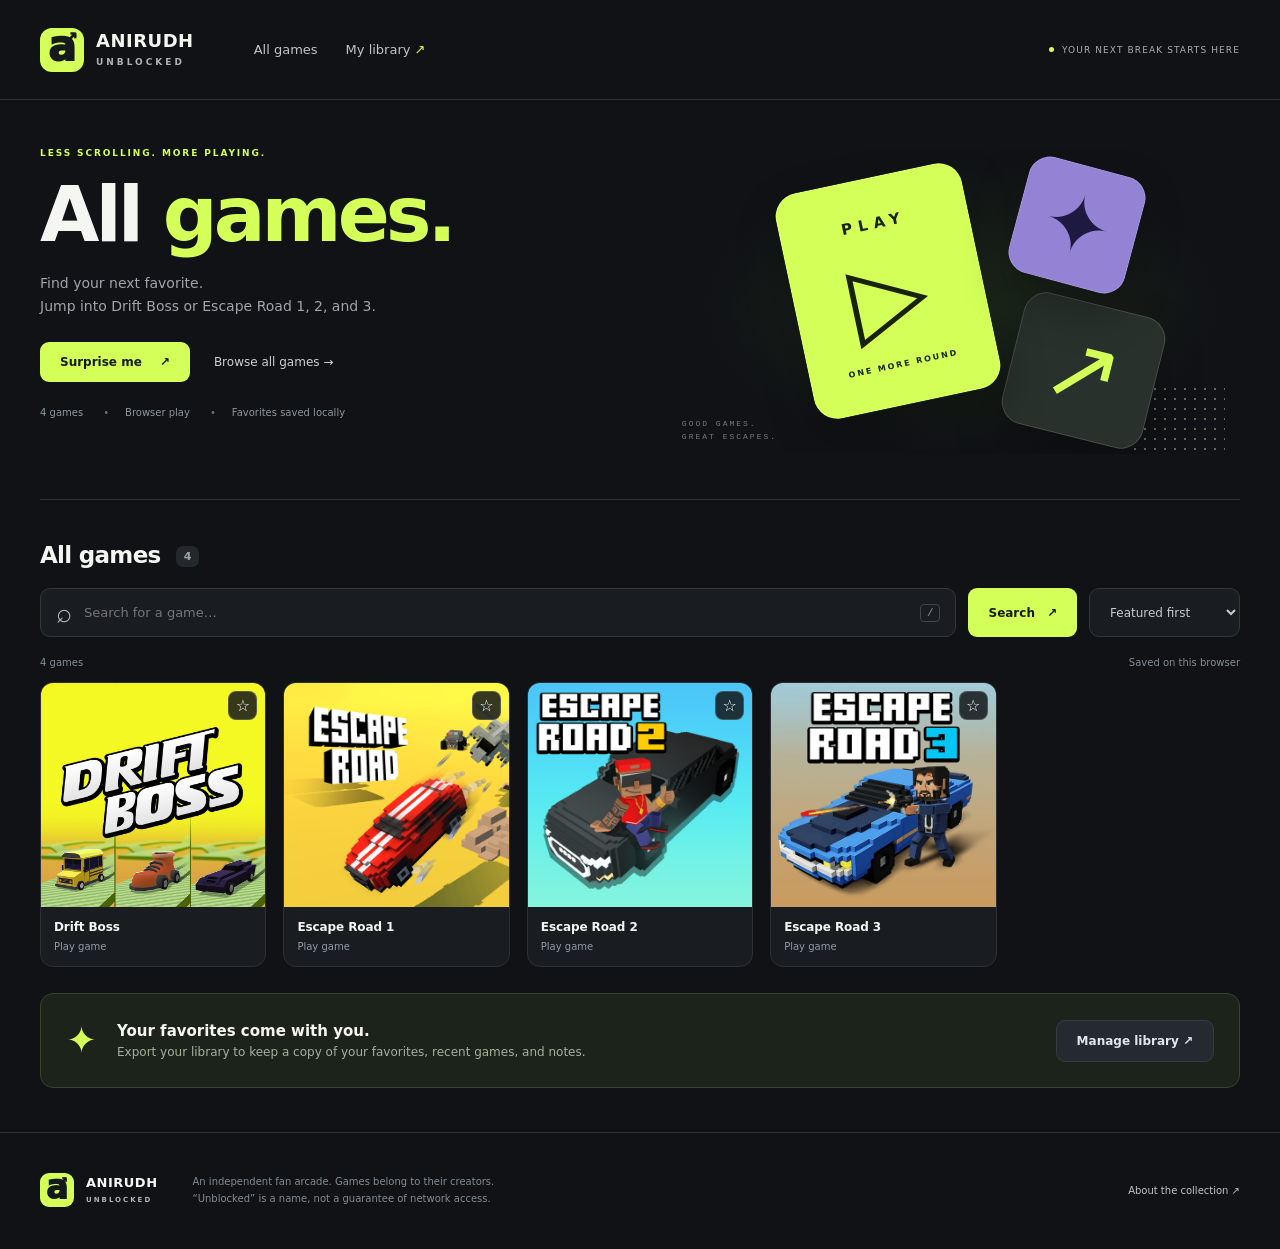
==== index.html @ 19651016 "Use actual game cover icons" ====
<!doctype html>
<html lang="en"><head><meta charset="utf-8"><meta name="viewport" content="width=device-width,initial-scale=1"><title>Anirudh Unblocked — Your browser arcade</title><meta name="description" content="Anirudh's personal browser arcade. Play Drift Boss and Escape Road 1, 2, and 3 in Anirudh Unblocked."><link rel="icon" href="icon.svg" type="image/svg+xml"><link rel="stylesheet" href="styles.css?v=20261020-game-icons1"><script src="catalog.js?v=20261020-game-icons1" defer></script><script src="app.js?v=20261020-er3-alt1" defer></script></head>
<body><header><a href="#" class="brand" aria-label="Anirudh Unblocked home"><span class="brand-icon">a<span>↗</span></span><span>ANIRUDH<span class="brand-sub">UNBLOCKED</span></span></a><nav aria-label="Main navigation"><a href="#browse">All games</a><button class="plain" id="library">My library <span>↗</span></button></nav><span class="header-tag"><i></i> YOUR NEXT BREAK STARTS HERE</span></header>
<main><section class="hero"><div class="hero-copy"><div class="eyebrow">LESS SCROLLING. MORE PLAYING.</div><h1>All <span>games.</span></h1><p>Find your next favorite.<br>Jump into Drift Boss or Escape Road 1, 2, and 3.</p><div class="hero-actions"><button class="primary" id="random">Surprise me <span>↗</span></button><a class="text-link" href="#browse">Browse all games →</a></div><div class="hero-meta"><span id="hero-count">Loading the collection</span><span>Browser play</span><span>Favorites saved locally</span></div></div><div class="hero-art" aria-hidden="true"><div class="orb"></div><div class="tile tile-a"><span>PLAY</span><b>▷</b><small>ONE MORE ROUND</small></div><div class="tile tile-b">✦</div><div class="tile tile-c">↗</div><span class="art-note">GOOD GAMES.<br>GREAT ESCAPES.</span><div class="dot-grid"></div></div></section>
<section id="player" class="player" hidden aria-label="Game player"><div class="player-bar"><div><span class="eyebrow">NOW PLAYING</span><h2 id="playing-title"></h2></div><div class="player-actions"><button id="favorite-current" class="secondary">☆ Favorite</button><button id="fullscreen" class="secondary">Fullscreen ⛶</button><button id="close" class="icon-button" aria-label="Close game">✕</button></div></div><div id="screen"></div><div class="player-bottom"><p id="player-status" role="status">Loading player…</p></div><details class="player-info"><summary>Controls & saving</summary><p>Follow the game’s on-screen controls. Click inside the player for keyboard input. Fullscreen keeps the same session.</p><p>Each game manages its own progress through its host and your browser. This site saves your favorites and notes. Library exports contain those items and recent play history; they do not contain in-game progress.</p><label>Your notes for this game<textarea id="game-notes" maxlength="10000" placeholder="Best run, next goal…"></textarea></label><span id="note-status" role="status"></span></details></section>
<section id="browse" class="collection"><div class="section-heading"><div><h2>All games <span class="count" id="total-count"></span></h2></div><button class="plain" id="clear-filters" hidden>Clear search ↺</button></div><form class="search-row" id="game-search" role="search" aria-label="Find a game"><label class="search"><span aria-hidden="true">⌕</span><input id="search" type="search" placeholder="Search for a game…" aria-label="Search games"><kbd>/</kbd></label><button type="submit" class="primary search-submit">Search <span aria-hidden="true">↗</span></button><label class="sort"><span class="sr-only">Sort games</span><select id="sort"><option value="featured">Featured first</option><option value="az">Name: A–Z</option><option value="recent">Recently played</option></select></label></form><div class="results-line"><span id="result-count" role="status"></span><span id="storage-status">Saved on this browser</span></div><div class="games-grid" id="games"></div><div class="load-row"><button class="secondary" id="load-more">Load more games ↓</button></div></section>
<section class="save-strip"><span class="save-symbol">✦</span><div><h3>Your favorites come with you.</h3><p>Export your library to keep a copy of your favorites, recent games, and notes.</p></div><button id="backup" class="secondary">Manage library ↗</button></section>
</main><footer><a class="brand small" href="#"><span class="brand-icon">a<span>↗</span></span><span>ANIRUDH<span class="brand-sub">UNBLOCKED</span></span></a><p>An independent fan arcade. Games belong to their creators.<br>“Unblocked” is a name, not a guarantee of network access.</p><button class="plain" id="about">About the collection ↗</button></footer>
<dialog id="library-dialog" aria-labelledby="library-title"><div class="dialog-heading"><h2 id="library-title">Your library</h2><button class="icon-button" data-close="library-dialog" aria-label="Close library">✕</button></div><p>Your favorites, recently opened games, and notes save automatically in this browser. Export a copy before switching browsers or clearing site data.</p><p class="fine">In-game saves are separate and cannot be included in this export.</p><div class="dialog-actions"><button class="primary" id="export">Export library ↓</button><button class="secondary" id="import">Import library ↑</button><input type="file" id="file" accept="application/json" hidden></div><p id="library-status" role="status"></p><h3>Your favorites</h3><div id="favorite-list"></div><h3>Recently opened</h3><div id="recent-list"></div></dialog>
<dialog id="about-dialog" aria-labelledby="about-title"><div class="dialog-heading"><h2 id="about-title">Made for your next break.</h2><button class="icon-button" data-close="about-dialog" aria-label="Close about">✕</button></div><p id="catalog-description"></p><p>Games are embedded from their external hosts. Availability and saves depend on those hosts and your browser.</p><p id="source-links"></p></dialog>
<dialog id="switch-dialog" aria-labelledby="switch-title"><h2 id="switch-title">Leave this game?</h2><p id="switch-message">Switching games ends the current session. Any in-game progress depends on that game's own save system.</p><div class="dialog-actions"><button id="switch-confirm" class="primary">Switch game</button><button id="switch-cancel" class="secondary">Keep playing</button></div></dialog><div id="toast" role="status" aria-live="polite"></div></body></html>
---- styles.css ----
:root{color-scheme:dark;--bg:#101215;--panel:#191c20;--line:#2c3035;--text:#f5f5f2;--muted:#a0a5ac;--lime:#d4ff58}*{box-sizing:border-box}html{scroll-behavior:smooth;scroll-padding-top:24px}body{margin:0;background:var(--bg);color:var(--text);font:15px system-ui,-apple-system,BlinkMacSystemFont,"Segoe UI",sans-serif}button,input,select,textarea{font:inherit}button,a,input,select,textarea{ -webkit-tap-highlight-color:transparent}button,a{touch-action:manipulation}a{color:inherit;text-decoration:none}button{cursor:pointer}button:disabled{cursor:default;opacity:.5}button{border:0}button:hover,a:hover{filter:brightness(1.1)}:focus-visible{outline:2px solid var(--lime);outline-offset:4px}header,main,footer{max-width:1336px;margin:auto;padding-left:40px;padding-right:40px}header{height:100px;display:flex;align-items:center;gap:60px;border-bottom:1px solid var(--line)}.brand{display:flex;gap:12px;align-items:center;font-size:18px;letter-spacing:.5px;font-weight:850;line-height:1.15}.brand-icon{width:44px;height:44px;border-radius:12px;background:var(--lime);color:#15191b;position:relative;font-size:42px;font-weight:950;line-height:.9;text-align:center;letter-spacing:-5px;padding-right:5px}.brand-icon span{position:absolute;right:6px;top:3px;font-size:17px;letter-spacing:0}.brand-sub{display:block;letter-spacing:3px;font-size:9px;font-weight:600;color:#aeb3b9;margin-top:5px}nav{display:flex;gap:28px;align-items:center;color:#c0c4ca;font-size:13px}.plain{padding:0;background:none;color:#c0c4ca;font-size:13px}.plain span{color:var(--lime)}.header-tag{margin-left:auto;display:flex;align-items:center;gap:8px;color:#a8adb2;font-size:9px;letter-spacing:1.1px}.header-tag i{width:5px;height:5px;border-radius:50%;background:var(--lime)}.hero{display:grid;grid-template-columns:1.15fr 1fr;min-height:400px;padding:48px 0 45px;position:relative;border-bottom:1px solid var(--line)}.eyebrow{font-size:9px;font-weight:750;letter-spacing:1.9px;color:var(--lime)}h1{font-size:clamp(46px,6vw,78px);font-weight:850;line-height:1.01;letter-spacing:-4px;margin:18px 0}h1 span{color:var(--lime)}.hero p{font-size:14px;color:var(--muted);line-height:1.7;margin:0 0 23px}.hero-actions{display:flex;gap:24px;align-items:center}.primary,.secondary{border-radius:9px;padding:13px 20px;font-size:12px;font-weight:750;display:inline-flex;justify-content:center;align-items:center;gap:18px}.primary{background:var(--lime);color:#161b11}.secondary{background:#252a30;color:#e2e5e9;border:1px solid #353b42}.text-link{font-size:12px;color:#cbd0d4}.hero-meta{display:flex;gap:20px;margin-top:25px;font-size:10px;color:#8f979e}.hero-meta span+span:before{content:'•';color:#65705b;padding-right:16px}.hero-art{position:relative;min-height:300px;overflow:hidden}.orb{position:absolute;inset:10px 20px 0;background:radial-gradient(ellipse at center,#41652f50,transparent 70%)}.tile{position:absolute;display:flex;flex-direction:column;align-items:center;justify-content:center;border:1px solid #ffffff25;box-shadow:0 20px 45px #0004}.tile-a{width:190px;height:230px;left:20%;top:28px;transform:rotate(-12deg);border-radius:24px;background:var(--lime);color:#18220c;z-index:2}.tile-a span{font-size:15px;font-weight:800;letter-spacing:6px}.tile-a b{font-size:100px;font-weight:500;line-height:1.3}.tile-a small{font-size:8px;letter-spacing:2px;font-weight:750}.tile-b{width:120px;height:120px;left:60%;top:17px;transform:rotate(15deg);border-radius:22px;background:#9482d5;color:#1e1940;font-size:80px;z-index:3}.tile-c{width:145px;height:135px;left:59%;top:155px;transform:rotate(14deg);border-radius:23px;background:#28312c;color:var(--lime);font-size:92px;z-index:1}.art-note{position:absolute;left:0;bottom:10px;font:8px monospace;color:#747d76;letter-spacing:2px;line-height:1.7}.dot-grid{position:absolute;width:95px;height:70px;right:15px;bottom:0;background-image:radial-gradient(#627056 1px,transparent 1px);background-size:10px 10px}.collection{padding-top:34px}.section-heading{display:flex;justify-content:space-between;align-items:center;margin-bottom:20px;gap:15px}h2{font-size:23px;letter-spacing:-.7px;font-weight:750;margin:8px 0 0}.section-note{font:10px monospace;color:#828b91}.escape-grid{display:grid;grid-template-columns:repeat(4,1fr);gap:14px}.escape-card{display:flex;align-items:center;gap:13px;padding:12px;border:1px solid var(--line);border-radius:12px;background:var(--panel);color:var(--text);text-align:left;min-width:0}.escape-card img{width:54px;height:54px;object-fit:cover;border-radius:8px;background:#2b3327}.escape-card strong{display:block;font-size:12px}.escape-card small{display:block;font-size:10px;color:var(--muted);margin-top:5px}.escape-card>span:last-child{margin-left:auto;color:var(--lime)}.count{font-size:11px;color:var(--muted);letter-spacing:0;background:#23282d;padding:4px 8px;border-radius:7px;margin-left:8px;vertical-align:middle}.search-row{display:flex;gap:12px;margin:8px 0 18px}.search{display:flex;align-items:center;gap:12px;background:#191d21;border:1px solid #32373c;border-radius:10px;padding:0 15px;flex:1}.search>span{font-size:27px;color:#b2b8bd}.search input{background:none;border:0;color:var(--text);padding:15px 0;width:100%;min-width:0;outline:none;font-size:13px}.search:focus-within{border-color:var(--lime)}kbd{font:11px monospace;color:#8b9399;border:1px solid #41474d;border-radius:4px;padding:2px 6px}.sort select{height:49px;background:#191d21;border:1px solid #32373c;color:#c6ccd1;border-radius:10px;padding:0 16px;font-size:12px}.filter-row{display:flex;gap:12px;justify-content:space-between}.filters{display:flex;gap:8px;flex-wrap:wrap}.chip{background:transparent;color:#a9b0b6;border:1px solid var(--line);border-radius:8px;font-size:11px;padding:9px 13px;white-space:nowrap}.chip[aria-pressed=true]{color:#1b210e;background:var(--lime);border-color:var(--lime)}.results-line{display:flex;justify-content:space-between;margin:20px 0 14px;font:10px system-ui;color:#858e95}.games-grid{display:grid;grid-template-columns:repeat(5,1fr);gap:17px}.game-card{position:relative;background:var(--panel);border:1px solid var(--line);border-radius:13px;overflow:hidden;transition:transform .16s,border-color .16s}.game-card:hover{transform:translateY(-3px);border-color:#65714d}.game-open{width:100%;text-align:left;padding:0;background:none;color:var(--text);display:block}.game-image{aspect-ratio:1;background:var(--art,#26352c);position:relative;overflow:hidden;display:flex;align-items:center;justify-content:center}.game-image img{width:100%;height:100%;object-fit:cover;transition:transform .25s}.game-card:hover img{transform:scale(1.04)}.game-image .fallback{position:absolute;font-size:35px;font-weight:850;opacity:.25;letter-spacing:-2px}.game-image img{position:relative}.game-image .play-overlay{position:absolute;background:#1119;color:#fff;border-radius:50%;height:42px;width:42px;display:grid;place-items:center;opacity:0;transition:opacity .15s}.game-card:hover .play-overlay{opacity:1}.game-body{padding:13px 13px 14px}.game-body h3{font-size:12px;font-weight:700;letter-spacing:-.1px;margin:0 0 7px;padding-right:18px;overflow:hidden;text-overflow:ellipsis;white-space:nowrap}.game-body p{font-size:10px;color:#929ca4;margin:0}.favorite-button{position:absolute;right:8px;top:8px;border:1px solid #ffffff30;background:#13171bd9;color:white;width:29px;height:29px;border-radius:8px;font-size:16px;display:grid;place-items:center}.favorite-button[aria-pressed=true]{background:var(--lime);color:#17200c}.load-row{text-align:center;margin:26px 0}.empty{grid-column:1/-1;padding:45px;text-align:center;color:var(--muted);background:var(--panel);border-radius:12px}.save-strip{margin:15px 0 44px;background:#1c231b;border:1px solid #36442b;border-radius:13px;display:flex;align-items:center;gap:20px;padding:25px}.save-symbol{font-size:37px;color:var(--lime)}.save-strip h3{font-size:15px;margin:0 0 5px}.save-strip p{font-size:12px;color:#a5b19d;margin:0}.save-strip button{margin-left:auto;white-space:nowrap}footer{border-top:1px solid var(--line);padding-top:30px;padding-bottom:32px;display:flex;gap:35px;align-items:center}.small{font-size:13px}.small .brand-icon{width:34px;height:34px;font-size:33px;border-radius:9px}.small .brand-icon span{font-size:13px}.small .brand-sub{font-size:7px;letter-spacing:2px}footer p{font-size:10px;color:#838d95;line-height:1.7}footer>.plain{margin-left:auto;font-size:10px}.player{margin-top:30px;background:#191e22;border:1px solid #3a4430;border-radius:14px;overflow:hidden}.player-bar{display:flex;justify-content:space-between;align-items:center;padding:20px;gap:20px}.player-bar h2{margin:5px 0 0}.player-actions{display:flex;align-items:center;gap:9px}.icon-button{color:#d0d5da;background:#2b3036;border-radius:8px;padding:10px 13px;font-size:15px}#screen{aspect-ratio:16/9;background:#070908;width:100%}#screen iframe{display:block;border:0;width:100%;height:100%}#screen:fullscreen{height:100vh;width:100vw;aspect-ratio:auto}.player-bottom{padding:0 20px;display:flex;gap:15px;align-items:center;justify-content:space-between;font-size:11px}.player-bottom p{color:#a3b48e;line-height:1.6}.player-bottom a{white-space:nowrap;color:var(--lime)}.player-info{padding:14px 20px 20px;font-size:12px;color:#b2bac1;border-top:1px solid var(--line)}summary{cursor:pointer;color:#dce2d6}.player-info p{line-height:1.6}textarea{width:100%;background:#101518;color:white;border:1px solid #3a454b;border-radius:8px;display:block;min-height:80px;padding:12px;margin-top:8px}#note-status{font-size:10px;color:var(--lime)}dialog{max-width:600px;width:calc(100% - 32px);background:#191e22;color:var(--text);border:1px solid #3a434a;border-radius:16px;padding:26px;max-height:85vh;overflow:auto}dialog::backdrop{background:#000b;backdrop-filter:blur(5px)}dialog h2{margin:0}.dialog-heading{display:flex;align-items:center;justify-content:space-between;gap:15px}dialog p{font-size:13px;color:#abb4bb;line-height:1.7}.fine{font-size:11px!important}.dialog-actions{display:flex;gap:12px;flex-wrap:wrap}dialog h3{font-size:14px;margin-top:25px}.recent-item{display:flex;justify-content:space-between;gap:15px;align-items:center;width:100%;color:var(--text);background:none;padding:12px 0;border-bottom:1px solid var(--line);text-align:left;font-size:12px}.recent-item span{color:var(--muted);font-size:10px}#source-links a{color:var(--lime)}#toast{position:fixed;bottom:24px;left:50%;transform:translateX(-50%);max-width:90%;padding:12px 20px;border:1px solid #52623b;background:#202a1d;color:#e0edcf;border-radius:10px;font-size:12px;box-shadow:0 8px 30px #0007;z-index:10;display:none}.sr-only{position:absolute;width:1px;height:1px;overflow:hidden;clip:rect(0,0,0,0)}[hidden]{display:none!important}@media(min-width:1500px){header,main,footer{max-width:1440px}.games-grid{grid-template-columns:repeat(6,1fr)}}@media(max-width:1050px){header{gap:35px}.header-tag{display:none}.games-grid{grid-template-columns:repeat(4,1fr)}.escape-grid{grid-template-columns:repeat(3,1fr)}.hero-art{transform:scale(.88)}.hero-meta{gap:10px}.hero-meta span+span:before{padding-right:8px}}@media(max-width:760px){header,main,footer{padding-left:22px;padding-right:22px}header{height:82px;justify-content:space-between}.brand{font-size:15px}.brand-icon{width:38px;height:38px;font-size:37px}nav{gap:18px;font-size:11px}nav button{font-size:11px!important}.hero{grid-template-columns:1fr;min-height:0;padding:32px 0}.hero-art{display:none}h1{font-size:58px;letter-spacing:-3px}.hero-meta{flex-wrap:wrap;font-size:9px}.hero-meta span:last-child{display:none}.games-grid{grid-template-columns:repeat(3,1fr);gap:11px}.escape-grid{grid-template-columns:repeat(2,1fr);gap:9px}.section-note{display:none}h2{font-size:20px}.filter-row{flex-direction:column}.filter-row>#favorites-filter{align-self:flex-start}.game-body{padding:11px 9px}.game-body h3{font-size:11px}.save-strip{gap:13px;flex-wrap:wrap;padding:20px}.save-strip button{margin-left:0}.save-symbol{font-size:30px}footer{flex-wrap:wrap;gap:20px}footer>.plain{margin-left:0}.player-bar{flex-direction:column;align-items:flex-start;padding:15px}.player-actions{flex-wrap:wrap}.player-actions .secondary{font-size:10px;padding:10px 12px}.player-bottom{align-items:flex-start;flex-direction:column;gap:0;padding-bottom:14px}.sort select{max-width:145px}.search-row{gap:8px}.search{padding:0 10px}.search kbd{display:none}}@media(max-width:430px){.games-grid{grid-template-columns:repeat(2,1fr)}.escape-card{padding:9px;gap:8px}.escape-card img{width:39px;height:39px}.escape-card strong{font-size:10px}.escape-card small{font-size:9px}.escape-card>span:last-child{display:none}.hero-actions{gap:18px}.text-link{font-size:10px}.section-heading .plain{font-size:10px}.brand-sub{font-size:8px}.results-line{font-size:9px}.sort select{font-size:10px;padding:0 8px;max-width:130px}.search input{font-size:12px}header{gap:12px}nav{gap:12px}}

.filter-extras{display:flex;gap:8px;align-items:flex-start;flex-shrink:0}.member-badge{position:absolute;left:8px;top:8px;background:#12181be8;border:1px solid #ffffff20;color:#d8dfdf;border-radius:5px;font-size:8px;padding:5px 7px}.mode-note{font-size:10px;line-height:1.6;color:#879297;margin:0 0 15px}.game-body h3{padding-right:0}@media(max-width:760px){.filter-extras{align-self:flex-start}.filters{gap:6px}.chip{font-size:10px;padding:8px 10px}}

.hosted-strip{margin:28px 0 0}.hosted-number{padding:12px 9px;border-radius:9px;background:#d4ff58;color:#19210e;font-size:20px;font-weight:850;letter-spacing:-1px}.hosted-strip .text-link{white-space:nowrap}.hosted-strip .primary{white-space:nowrap}@media(max-width:760px){.hosted-strip .primary{margin-left:0}.hosted-strip>.text-link{font-size:12px}}

.collection-description{margin:-5px 0 18px;color:#a1acb3;font-size:12px;line-height:1.6}.hosted-collection{margin-top:28px;padding:24px;border:1px solid #415332;border-radius:15px;background:#182016}.hosted-collection .escape-card{border-color:#3b4c32;background:#20291c}.hosted-collection .section-heading{margin-bottom:15px}@media(max-width:760px){.hosted-collection{padding:18px}.hosted-collection .escape-grid{grid-template-columns:repeat(2,1fr)}}

#screen.self-hosted-screen{aspect-ratio:auto;height:720px}#screen.self-hosted-screen:fullscreen{height:100vh}@media(max-width:760px){#screen.self-hosted-screen{height:680px}}

.alternate-host{margin-top:18px;padding:20px;border:1px solid var(--line);border-radius:12px;background:#181d20;display:flex;align-items:center;justify-content:space-between;gap:20px}.alternate-host h3{font-size:14px;margin:0 0 7px}.alternate-host p{font-size:11px;line-height:1.6;color:var(--muted);margin:0;max-width:360px}.alternate-links{display:flex;align-items:center;justify-content:flex-end;gap:12px;flex-wrap:wrap}.alternate-links .secondary{font-size:11px;padding:11px 14px}.alternate-links .text-link{color:var(--lime);white-space:nowrap}@media(max-width:1050px){.alternate-host{align-items:flex-start;flex-direction:column}.alternate-links{justify-content:flex-start}}@media(max-width:430px){.alternate-links{width:100%;align-items:stretch;flex-direction:column}.alternate-links .text-link{padding:6px 0}}

.search-row .search-submit{white-space:nowrap;gap:12px;min-height:49px}.search-row{align-items:stretch}.search-row .search{min-width:0}.search-row .sort{flex-shrink:0}@media(max-width:600px){.search-row{flex-wrap:wrap}.search-row .search{flex-basis:calc(100% - 106px)}.search-row .search-submit{padding:12px 17px;gap:8px}.search-row .sort{width:100%}.search-row .sort select{width:100%;max-width:none}}

.player-source{display:flex;align-items:center;flex-wrap:wrap;gap:10px;padding:12px 20px;border-top:1px solid var(--line);background:#171d20;font-size:11px}.player-source label{color:#dbe1d5;font-weight:650}.player-source select{padding:8px 12px;border:1px solid #3a454b;border-radius:8px;background:#252a30;color:var(--text);font:inherit}.player-source span{color:var(--muted);line-height:1.5}@media(max-width:600px){.player-source span{width:100%}}
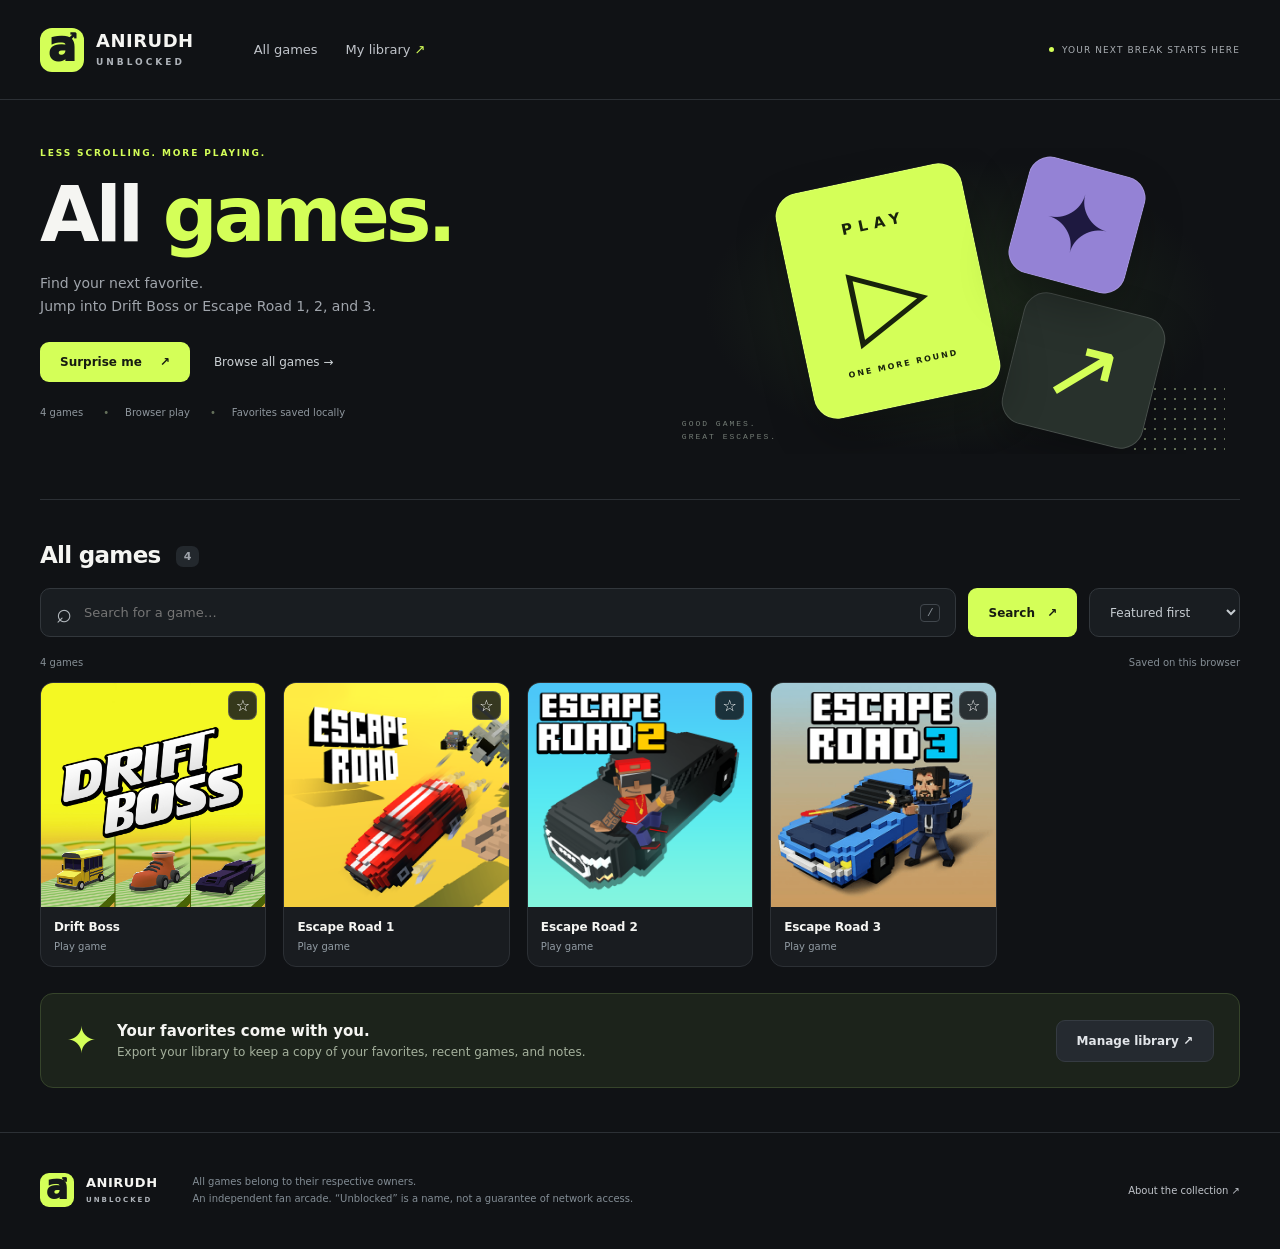
==== commit 0c094095: "Add the requested game ownership notice" ====
--- a/index.html
+++ b/index.html
@@ -5,7 +5,7 @@
 <section id="player" class="player" hidden aria-label="Game player"><div class="player-bar"><div><span class="eyebrow">NOW PLAYING</span><h2 id="playing-title"></h2></div><div class="player-actions"><button id="favorite-current" class="secondary">☆ Favorite</button><button id="fullscreen" class="secondary">Fullscreen ⛶</button><button id="close" class="icon-button" aria-label="Close game">✕</button></div></div><div id="screen"></div><div class="player-bottom"><p id="player-status" role="status">Loading player…</p></div><details class="player-info"><summary>Controls & saving</summary><p>Follow the game’s on-screen controls. Click inside the player for keyboard input. Fullscreen keeps the same session.</p><p>Each game manages its own progress through its host and your browser. This site saves your favorites and notes. Library exports contain those items and recent play history; they do not contain in-game progress.</p><label>Your notes for this game<textarea id="game-notes" maxlength="10000" placeholder="Best run, next goal…"></textarea></label><span id="note-status" role="status"></span></details></section>
 <section id="browse" class="collection"><div class="section-heading"><div><h2>All games <span class="count" id="total-count"></span></h2></div><button class="plain" id="clear-filters" hidden>Clear search ↺</button></div><form class="search-row" id="game-search" role="search" aria-label="Find a game"><label class="search"><span aria-hidden="true">⌕</span><input id="search" type="search" placeholder="Search for a game…" aria-label="Search games"><kbd>/</kbd></label><button type="submit" class="primary search-submit">Search <span aria-hidden="true">↗</span></button><label class="sort"><span class="sr-only">Sort games</span><select id="sort"><option value="featured">Featured first</option><option value="az">Name: A–Z</option><option value="recent">Recently played</option></select></label></form><div class="results-line"><span id="result-count" role="status"></span><span id="storage-status">Saved on this browser</span></div><div class="games-grid" id="games"></div><div class="load-row"><button class="secondary" id="load-more">Load more games ↓</button></div></section>
 <section class="save-strip"><span class="save-symbol">✦</span><div><h3>Your favorites come with you.</h3><p>Export your library to keep a copy of your favorites, recent games, and notes.</p></div><button id="backup" class="secondary">Manage library ↗</button></section>
-</main><footer><a class="brand small" href="#"><span class="brand-icon">a<span>↗</span></span><span>ANIRUDH<span class="brand-sub">UNBLOCKED</span></span></a><p>An independent fan arcade. Games belong to their creators.<br>“Unblocked” is a name, not a guarantee of network access.</p><button class="plain" id="about">About the collection ↗</button></footer>
+</main><footer><a class="brand small" href="#"><span class="brand-icon">a<span>↗</span></span><span>ANIRUDH<span class="brand-sub">UNBLOCKED</span></span></a><section aria-label="Game ownership"><p>All games belong to their respective owners.<br>An independent fan arcade. “Unblocked” is a name, not a guarantee of network access.</p></section><button class="plain" id="about">About the collection ↗</button></footer>
 <dialog id="library-dialog" aria-labelledby="library-title"><div class="dialog-heading"><h2 id="library-title">Your library</h2><button class="icon-button" data-close="library-dialog" aria-label="Close library">✕</button></div><p>Your favorites, recently opened games, and notes save automatically in this browser. Export a copy before switching browsers or clearing site data.</p><p class="fine">In-game saves are separate and cannot be included in this export.</p><div class="dialog-actions"><button class="primary" id="export">Export library ↓</button><button class="secondary" id="import">Import library ↑</button><input type="file" id="file" accept="application/json" hidden></div><p id="library-status" role="status"></p><h3>Your favorites</h3><div id="favorite-list"></div><h3>Recently opened</h3><div id="recent-list"></div></dialog>
 <dialog id="about-dialog" aria-labelledby="about-title"><div class="dialog-heading"><h2 id="about-title">Made for your next break.</h2><button class="icon-button" data-close="about-dialog" aria-label="Close about">✕</button></div><p id="catalog-description"></p><p>Games are embedded from their external hosts. Availability and saves depend on those hosts and your browser.</p><p id="source-links"></p></dialog>
 <dialog id="switch-dialog" aria-labelledby="switch-title"><h2 id="switch-title">Leave this game?</h2><p id="switch-message">Switching games ends the current session. Any in-game progress depends on that game's own save system.</p><div class="dialog-actions"><button id="switch-confirm" class="primary">Switch game</button><button id="switch-cancel" class="secondary">Keep playing</button></div></dialog><div id="toast" role="status" aria-live="polite"></div></body></html>
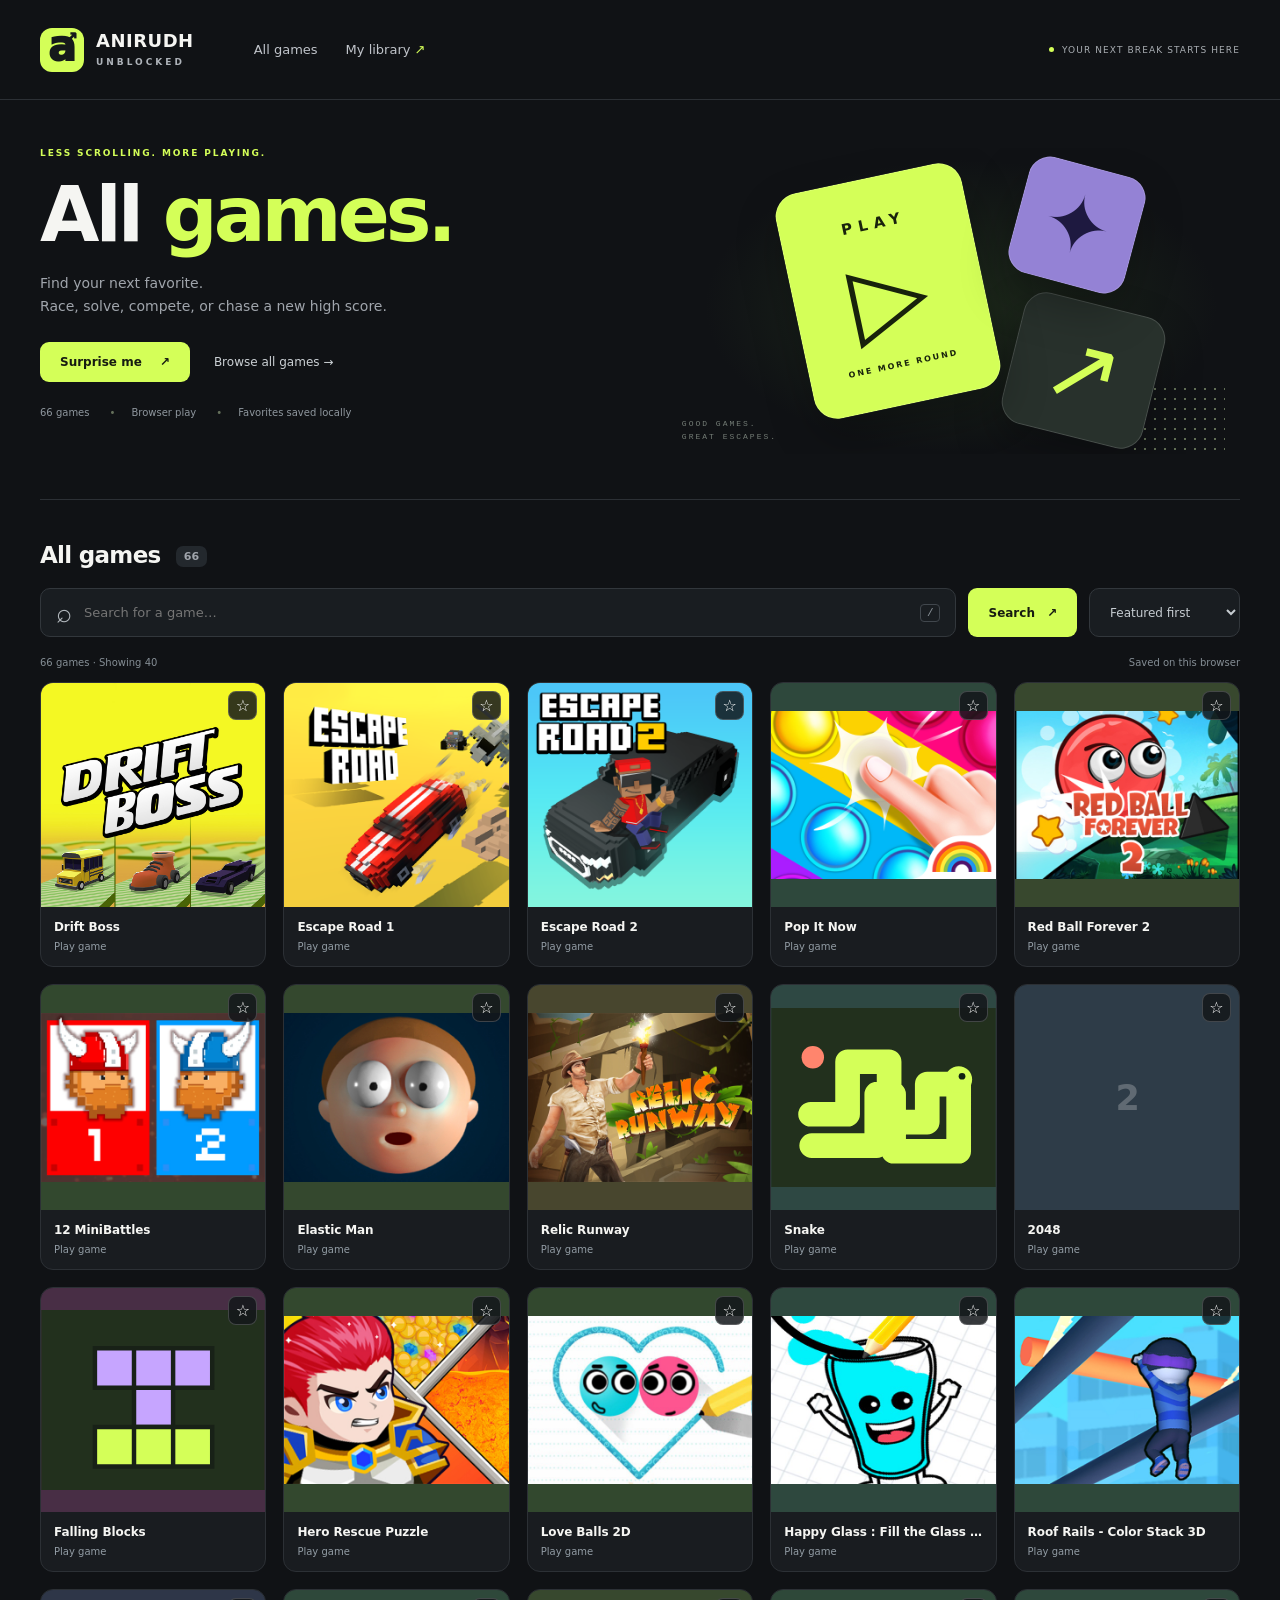
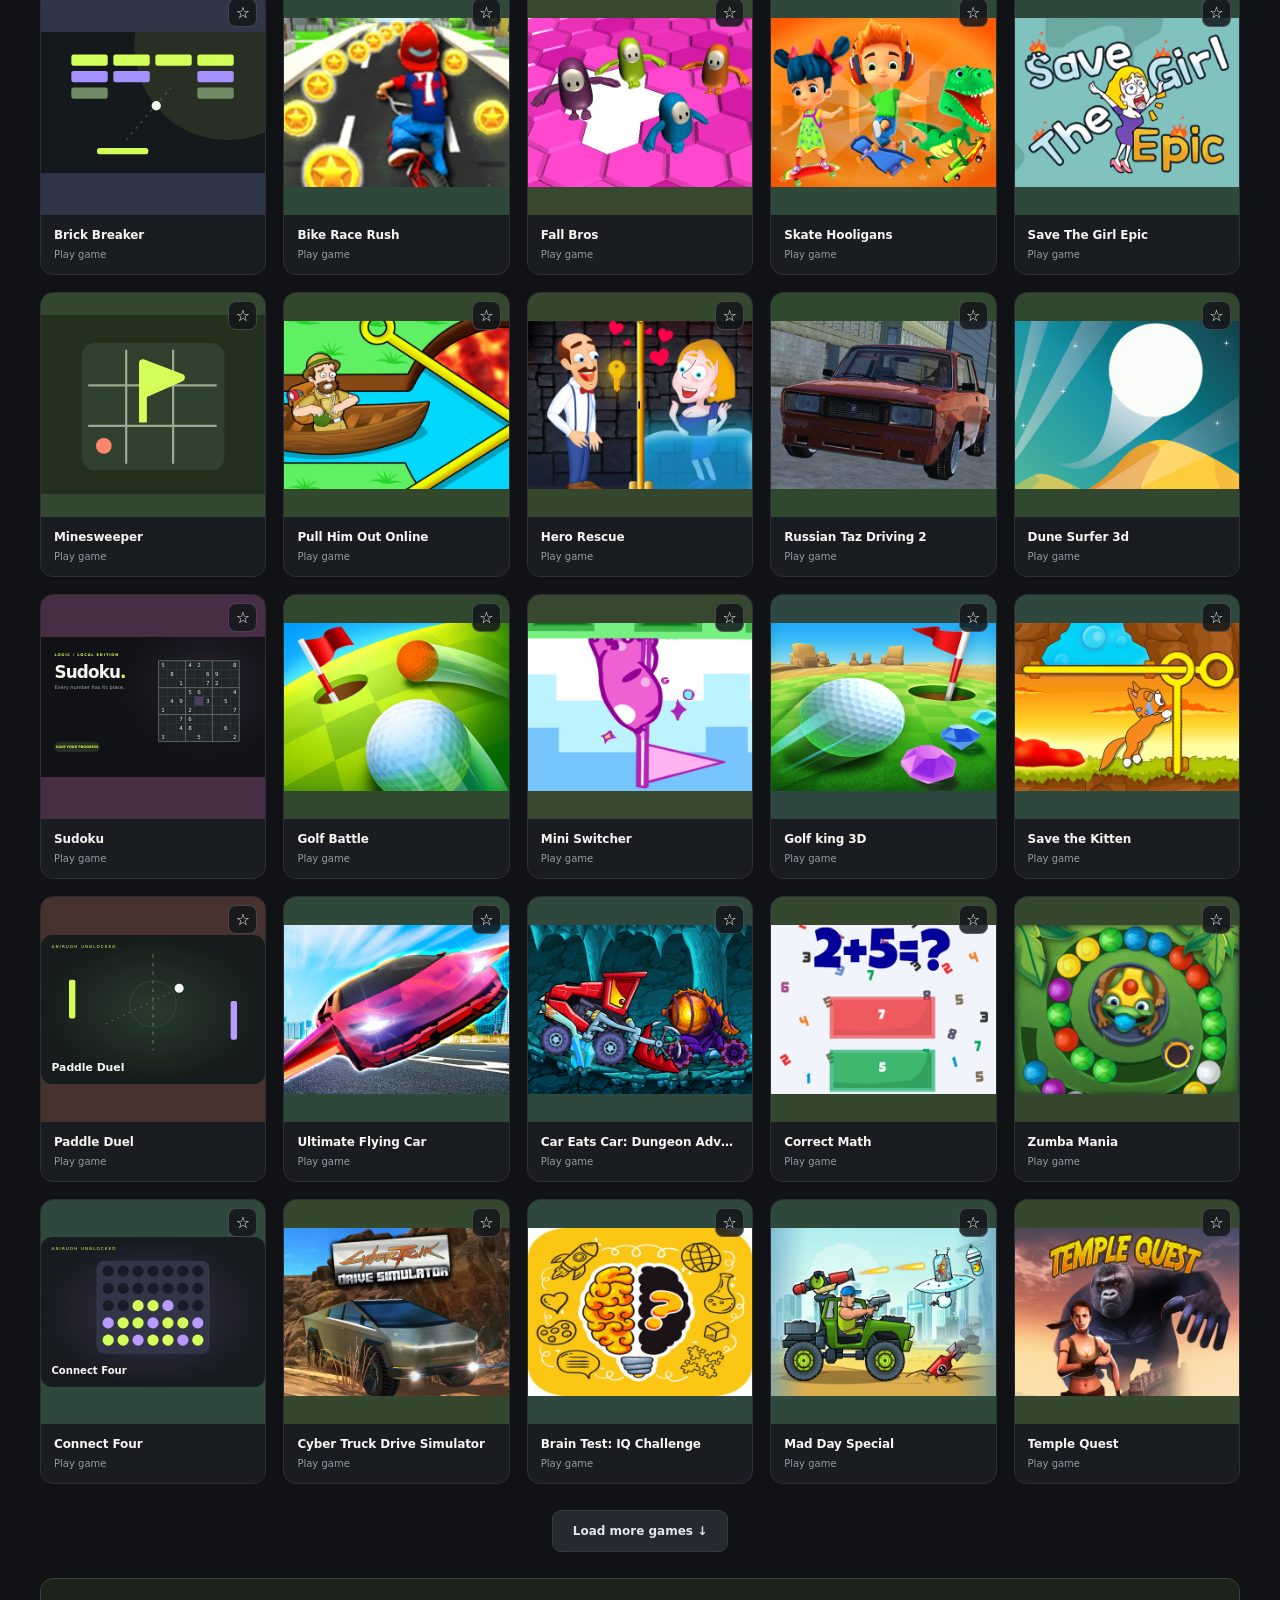
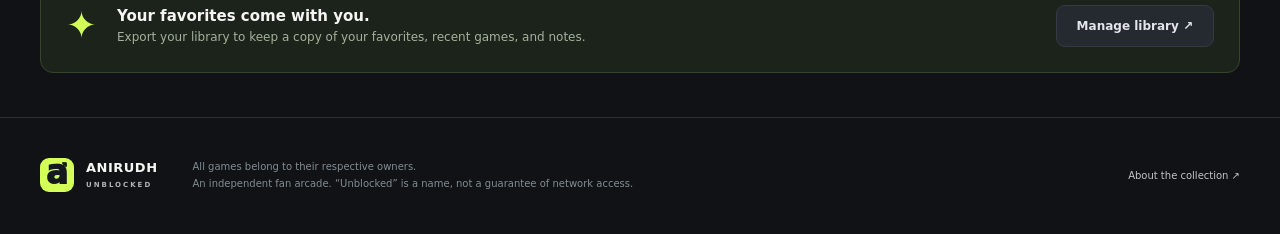
==== commit f80a5140: "Replace Escape Road 3 with a 66-game arcade collection" ====
--- a/index.html
+++ b/index.html
@@ -1,11 +1,11 @@
 <!doctype html>
-<html lang="en"><head><meta charset="utf-8"><meta name="viewport" content="width=device-width,initial-scale=1"><title>Anirudh Unblocked — Your browser arcade</title><meta name="description" content="Anirudh's personal browser arcade. Play Drift Boss and Escape Road 1, 2, and 3 in Anirudh Unblocked."><link rel="icon" href="icon.svg" type="image/svg+xml"><link rel="stylesheet" href="styles.css?v=20261020-game-icons1"><script src="catalog.js?v=20261020-game-icons1" defer></script><script src="app.js?v=20261020-er3-alt1" defer></script></head>
+<html lang="en"><head><meta charset="utf-8"><meta name="viewport" content="width=device-width,initial-scale=1"><title>Anirudh Unblocked — Your browser arcade</title><meta name="description" content="Anirudh's personal browser arcade. Explore 50+ browser games in Anirudh Unblocked, from racing and arcade games to puzzles and classics."><link rel="icon" href="icon.svg" type="image/svg+xml"><link rel="stylesheet" href="styles.css?v=20261020-arcade66"><script src="catalog.js?v=20261020-arcade66" defer></script><script src="app.js?v=20261020-arcade66" defer></script></head>
 <body><header><a href="#" class="brand" aria-label="Anirudh Unblocked home"><span class="brand-icon">a<span>↗</span></span><span>ANIRUDH<span class="brand-sub">UNBLOCKED</span></span></a><nav aria-label="Main navigation"><a href="#browse">All games</a><button class="plain" id="library">My library <span>↗</span></button></nav><span class="header-tag"><i></i> YOUR NEXT BREAK STARTS HERE</span></header>
-<main><section class="hero"><div class="hero-copy"><div class="eyebrow">LESS SCROLLING. MORE PLAYING.</div><h1>All <span>games.</span></h1><p>Find your next favorite.<br>Jump into Drift Boss or Escape Road 1, 2, and 3.</p><div class="hero-actions"><button class="primary" id="random">Surprise me <span>↗</span></button><a class="text-link" href="#browse">Browse all games →</a></div><div class="hero-meta"><span id="hero-count">Loading the collection</span><span>Browser play</span><span>Favorites saved locally</span></div></div><div class="hero-art" aria-hidden="true"><div class="orb"></div><div class="tile tile-a"><span>PLAY</span><b>▷</b><small>ONE MORE ROUND</small></div><div class="tile tile-b">✦</div><div class="tile tile-c">↗</div><span class="art-note">GOOD GAMES.<br>GREAT ESCAPES.</span><div class="dot-grid"></div></div></section>
+<main><section class="hero"><div class="hero-copy"><div class="eyebrow">LESS SCROLLING. MORE PLAYING.</div><h1>All <span>games.</span></h1><p>Find your next favorite.<br>Race, solve, compete, or chase a new high score.</p><div class="hero-actions"><button class="primary" id="random">Surprise me <span>↗</span></button><a class="text-link" href="#browse">Browse all games →</a></div><div class="hero-meta"><span id="hero-count">Loading the collection</span><span>Browser play</span><span>Favorites saved locally</span></div></div><div class="hero-art" aria-hidden="true"><div class="orb"></div><div class="tile tile-a"><span>PLAY</span><b>▷</b><small>ONE MORE ROUND</small></div><div class="tile tile-b">✦</div><div class="tile tile-c">↗</div><span class="art-note">GOOD GAMES.<br>GREAT ESCAPES.</span><div class="dot-grid"></div></div></section>
 <section id="player" class="player" hidden aria-label="Game player"><div class="player-bar"><div><span class="eyebrow">NOW PLAYING</span><h2 id="playing-title"></h2></div><div class="player-actions"><button id="favorite-current" class="secondary">☆ Favorite</button><button id="fullscreen" class="secondary">Fullscreen ⛶</button><button id="close" class="icon-button" aria-label="Close game">✕</button></div></div><div id="screen"></div><div class="player-bottom"><p id="player-status" role="status">Loading player…</p></div><details class="player-info"><summary>Controls & saving</summary><p>Follow the game’s on-screen controls. Click inside the player for keyboard input. Fullscreen keeps the same session.</p><p>Each game manages its own progress through its host and your browser. This site saves your favorites and notes. Library exports contain those items and recent play history; they do not contain in-game progress.</p><label>Your notes for this game<textarea id="game-notes" maxlength="10000" placeholder="Best run, next goal…"></textarea></label><span id="note-status" role="status"></span></details></section>
 <section id="browse" class="collection"><div class="section-heading"><div><h2>All games <span class="count" id="total-count"></span></h2></div><button class="plain" id="clear-filters" hidden>Clear search ↺</button></div><form class="search-row" id="game-search" role="search" aria-label="Find a game"><label class="search"><span aria-hidden="true">⌕</span><input id="search" type="search" placeholder="Search for a game…" aria-label="Search games"><kbd>/</kbd></label><button type="submit" class="primary search-submit">Search <span aria-hidden="true">↗</span></button><label class="sort"><span class="sr-only">Sort games</span><select id="sort"><option value="featured">Featured first</option><option value="az">Name: A–Z</option><option value="recent">Recently played</option></select></label></form><div class="results-line"><span id="result-count" role="status"></span><span id="storage-status">Saved on this browser</span></div><div class="games-grid" id="games"></div><div class="load-row"><button class="secondary" id="load-more">Load more games ↓</button></div></section>
 <section class="save-strip"><span class="save-symbol">✦</span><div><h3>Your favorites come with you.</h3><p>Export your library to keep a copy of your favorites, recent games, and notes.</p></div><button id="backup" class="secondary">Manage library ↗</button></section>
 </main><footer><a class="brand small" href="#"><span class="brand-icon">a<span>↗</span></span><span>ANIRUDH<span class="brand-sub">UNBLOCKED</span></span></a><section aria-label="Game ownership"><p>All games belong to their respective owners.<br>An independent fan arcade. “Unblocked” is a name, not a guarantee of network access.</p></section><button class="plain" id="about">About the collection ↗</button></footer>
 <dialog id="library-dialog" aria-labelledby="library-title"><div class="dialog-heading"><h2 id="library-title">Your library</h2><button class="icon-button" data-close="library-dialog" aria-label="Close library">✕</button></div><p>Your favorites, recently opened games, and notes save automatically in this browser. Export a copy before switching browsers or clearing site data.</p><p class="fine">In-game saves are separate and cannot be included in this export.</p><div class="dialog-actions"><button class="primary" id="export">Export library ↓</button><button class="secondary" id="import">Import library ↑</button><input type="file" id="file" accept="application/json" hidden></div><p id="library-status" role="status"></p><h3>Your favorites</h3><div id="favorite-list"></div><h3>Recently opened</h3><div id="recent-list"></div></dialog>
-<dialog id="about-dialog" aria-labelledby="about-title"><div class="dialog-heading"><h2 id="about-title">Made for your next break.</h2><button class="icon-button" data-close="about-dialog" aria-label="Close about">✕</button></div><p id="catalog-description"></p><p>Games are embedded from their external hosts. Availability and saves depend on those hosts and your browser.</p><p id="source-links"></p></dialog>
+<dialog id="about-dialog" aria-labelledby="about-title"><div class="dialog-heading"><h2 id="about-title">Made for your next break.</h2><button class="icon-button" data-close="about-dialog" aria-label="Close about">✕</button></div><p id="catalog-description"></p><p>Some games run on this site; others load from external hosts. Availability and saves depend on each game and your browser.</p><p id="source-links"></p></dialog>
 <dialog id="switch-dialog" aria-labelledby="switch-title"><h2 id="switch-title">Leave this game?</h2><p id="switch-message">Switching games ends the current session. Any in-game progress depends on that game's own save system.</p><div class="dialog-actions"><button id="switch-confirm" class="primary">Switch game</button><button id="switch-cancel" class="secondary">Keep playing</button></div></dialog><div id="toast" role="status" aria-live="polite"></div></body></html>
--- a/styles.css
+++ b/styles.css
@@ -1,4 +1,4 @@
-:root{color-scheme:dark;--bg:#101215;--panel:#191c20;--line:#2c3035;--text:#f5f5f2;--muted:#a0a5ac;--lime:#d4ff58}*{box-sizing:border-box}html{scroll-behavior:smooth;scroll-padding-top:24px}body{margin:0;background:var(--bg);color:var(--text);font:15px system-ui,-apple-system,BlinkMacSystemFont,"Segoe UI",sans-serif}button,input,select,textarea{font:inherit}button,a,input,select,textarea{ -webkit-tap-highlight-color:transparent}button,a{touch-action:manipulation}a{color:inherit;text-decoration:none}button{cursor:pointer}button:disabled{cursor:default;opacity:.5}button{border:0}button:hover,a:hover{filter:brightness(1.1)}:focus-visible{outline:2px solid var(--lime);outline-offset:4px}header,main,footer{max-width:1336px;margin:auto;padding-left:40px;padding-right:40px}header{height:100px;display:flex;align-items:center;gap:60px;border-bottom:1px solid var(--line)}.brand{display:flex;gap:12px;align-items:center;font-size:18px;letter-spacing:.5px;font-weight:850;line-height:1.15}.brand-icon{width:44px;height:44px;border-radius:12px;background:var(--lime);color:#15191b;position:relative;font-size:42px;font-weight:950;line-height:.9;text-align:center;letter-spacing:-5px;padding-right:5px}.brand-icon span{position:absolute;right:6px;top:3px;font-size:17px;letter-spacing:0}.brand-sub{display:block;letter-spacing:3px;font-size:9px;font-weight:600;color:#aeb3b9;margin-top:5px}nav{display:flex;gap:28px;align-items:center;color:#c0c4ca;font-size:13px}.plain{padding:0;background:none;color:#c0c4ca;font-size:13px}.plain span{color:var(--lime)}.header-tag{margin-left:auto;display:flex;align-items:center;gap:8px;color:#a8adb2;font-size:9px;letter-spacing:1.1px}.header-tag i{width:5px;height:5px;border-radius:50%;background:var(--lime)}.hero{display:grid;grid-template-columns:1.15fr 1fr;min-height:400px;padding:48px 0 45px;position:relative;border-bottom:1px solid var(--line)}.eyebrow{font-size:9px;font-weight:750;letter-spacing:1.9px;color:var(--lime)}h1{font-size:clamp(46px,6vw,78px);font-weight:850;line-height:1.01;letter-spacing:-4px;margin:18px 0}h1 span{color:var(--lime)}.hero p{font-size:14px;color:var(--muted);line-height:1.7;margin:0 0 23px}.hero-actions{display:flex;gap:24px;align-items:center}.primary,.secondary{border-radius:9px;padding:13px 20px;font-size:12px;font-weight:750;display:inline-flex;justify-content:center;align-items:center;gap:18px}.primary{background:var(--lime);color:#161b11}.secondary{background:#252a30;color:#e2e5e9;border:1px solid #353b42}.text-link{font-size:12px;color:#cbd0d4}.hero-meta{display:flex;gap:20px;margin-top:25px;font-size:10px;color:#8f979e}.hero-meta span+span:before{content:'•';color:#65705b;padding-right:16px}.hero-art{position:relative;min-height:300px;overflow:hidden}.orb{position:absolute;inset:10px 20px 0;background:radial-gradient(ellipse at center,#41652f50,transparent 70%)}.tile{position:absolute;display:flex;flex-direction:column;align-items:center;justify-content:center;border:1px solid #ffffff25;box-shadow:0 20px 45px #0004}.tile-a{width:190px;height:230px;left:20%;top:28px;transform:rotate(-12deg);border-radius:24px;background:var(--lime);color:#18220c;z-index:2}.tile-a span{font-size:15px;font-weight:800;letter-spacing:6px}.tile-a b{font-size:100px;font-weight:500;line-height:1.3}.tile-a small{font-size:8px;letter-spacing:2px;font-weight:750}.tile-b{width:120px;height:120px;left:60%;top:17px;transform:rotate(15deg);border-radius:22px;background:#9482d5;color:#1e1940;font-size:80px;z-index:3}.tile-c{width:145px;height:135px;left:59%;top:155px;transform:rotate(14deg);border-radius:23px;background:#28312c;color:var(--lime);font-size:92px;z-index:1}.art-note{position:absolute;left:0;bottom:10px;font:8px monospace;color:#747d76;letter-spacing:2px;line-height:1.7}.dot-grid{position:absolute;width:95px;height:70px;right:15px;bottom:0;background-image:radial-gradient(#627056 1px,transparent 1px);background-size:10px 10px}.collection{padding-top:34px}.section-heading{display:flex;justify-content:space-between;align-items:center;margin-bottom:20px;gap:15px}h2{font-size:23px;letter-spacing:-.7px;font-weight:750;margin:8px 0 0}.section-note{font:10px monospace;color:#828b91}.escape-grid{display:grid;grid-template-columns:repeat(4,1fr);gap:14px}.escape-card{display:flex;align-items:center;gap:13px;padding:12px;border:1px solid var(--line);border-radius:12px;background:var(--panel);color:var(--text);text-align:left;min-width:0}.escape-card img{width:54px;height:54px;object-fit:cover;border-radius:8px;background:#2b3327}.escape-card strong{display:block;font-size:12px}.escape-card small{display:block;font-size:10px;color:var(--muted);margin-top:5px}.escape-card>span:last-child{margin-left:auto;color:var(--lime)}.count{font-size:11px;color:var(--muted);letter-spacing:0;background:#23282d;padding:4px 8px;border-radius:7px;margin-left:8px;vertical-align:middle}.search-row{display:flex;gap:12px;margin:8px 0 18px}.search{display:flex;align-items:center;gap:12px;background:#191d21;border:1px solid #32373c;border-radius:10px;padding:0 15px;flex:1}.search>span{font-size:27px;color:#b2b8bd}.search input{background:none;border:0;color:var(--text);padding:15px 0;width:100%;min-width:0;outline:none;font-size:13px}.search:focus-within{border-color:var(--lime)}kbd{font:11px monospace;color:#8b9399;border:1px solid #41474d;border-radius:4px;padding:2px 6px}.sort select{height:49px;background:#191d21;border:1px solid #32373c;color:#c6ccd1;border-radius:10px;padding:0 16px;font-size:12px}.filter-row{display:flex;gap:12px;justify-content:space-between}.filters{display:flex;gap:8px;flex-wrap:wrap}.chip{background:transparent;color:#a9b0b6;border:1px solid var(--line);border-radius:8px;font-size:11px;padding:9px 13px;white-space:nowrap}.chip[aria-pressed=true]{color:#1b210e;background:var(--lime);border-color:var(--lime)}.results-line{display:flex;justify-content:space-between;margin:20px 0 14px;font:10px system-ui;color:#858e95}.games-grid{display:grid;grid-template-columns:repeat(5,1fr);gap:17px}.game-card{position:relative;background:var(--panel);border:1px solid var(--line);border-radius:13px;overflow:hidden;transition:transform .16s,border-color .16s}.game-card:hover{transform:translateY(-3px);border-color:#65714d}.game-open{width:100%;text-align:left;padding:0;background:none;color:var(--text);display:block}.game-image{aspect-ratio:1;background:var(--art,#26352c);position:relative;overflow:hidden;display:flex;align-items:center;justify-content:center}.game-image img{width:100%;height:100%;object-fit:cover;transition:transform .25s}.game-card:hover img{transform:scale(1.04)}.game-image .fallback{position:absolute;font-size:35px;font-weight:850;opacity:.25;letter-spacing:-2px}.game-image img{position:relative}.game-image .play-overlay{position:absolute;background:#1119;color:#fff;border-radius:50%;height:42px;width:42px;display:grid;place-items:center;opacity:0;transition:opacity .15s}.game-card:hover .play-overlay{opacity:1}.game-body{padding:13px 13px 14px}.game-body h3{font-size:12px;font-weight:700;letter-spacing:-.1px;margin:0 0 7px;padding-right:18px;overflow:hidden;text-overflow:ellipsis;white-space:nowrap}.game-body p{font-size:10px;color:#929ca4;margin:0}.favorite-button{position:absolute;right:8px;top:8px;border:1px solid #ffffff30;background:#13171bd9;color:white;width:29px;height:29px;border-radius:8px;font-size:16px;display:grid;place-items:center}.favorite-button[aria-pressed=true]{background:var(--lime);color:#17200c}.load-row{text-align:center;margin:26px 0}.empty{grid-column:1/-1;padding:45px;text-align:center;color:var(--muted);background:var(--panel);border-radius:12px}.save-strip{margin:15px 0 44px;background:#1c231b;border:1px solid #36442b;border-radius:13px;display:flex;align-items:center;gap:20px;padding:25px}.save-symbol{font-size:37px;color:var(--lime)}.save-strip h3{font-size:15px;margin:0 0 5px}.save-strip p{font-size:12px;color:#a5b19d;margin:0}.save-strip button{margin-left:auto;white-space:nowrap}footer{border-top:1px solid var(--line);padding-top:30px;padding-bottom:32px;display:flex;gap:35px;align-items:center}.small{font-size:13px}.small .brand-icon{width:34px;height:34px;font-size:33px;border-radius:9px}.small .brand-icon span{font-size:13px}.small .brand-sub{font-size:7px;letter-spacing:2px}footer p{font-size:10px;color:#838d95;line-height:1.7}footer>.plain{margin-left:auto;font-size:10px}.player{margin-top:30px;background:#191e22;border:1px solid #3a4430;border-radius:14px;overflow:hidden}.player-bar{display:flex;justify-content:space-between;align-items:center;padding:20px;gap:20px}.player-bar h2{margin:5px 0 0}.player-actions{display:flex;align-items:center;gap:9px}.icon-button{color:#d0d5da;background:#2b3036;border-radius:8px;padding:10px 13px;font-size:15px}#screen{aspect-ratio:16/9;background:#070908;width:100%}#screen iframe{display:block;border:0;width:100%;height:100%}#screen:fullscreen{height:100vh;width:100vw;aspect-ratio:auto}.player-bottom{padding:0 20px;display:flex;gap:15px;align-items:center;justify-content:space-between;font-size:11px}.player-bottom p{color:#a3b48e;line-height:1.6}.player-bottom a{white-space:nowrap;color:var(--lime)}.player-info{padding:14px 20px 20px;font-size:12px;color:#b2bac1;border-top:1px solid var(--line)}summary{cursor:pointer;color:#dce2d6}.player-info p{line-height:1.6}textarea{width:100%;background:#101518;color:white;border:1px solid #3a454b;border-radius:8px;display:block;min-height:80px;padding:12px;margin-top:8px}#note-status{font-size:10px;color:var(--lime)}dialog{max-width:600px;width:calc(100% - 32px);background:#191e22;color:var(--text);border:1px solid #3a434a;border-radius:16px;padding:26px;max-height:85vh;overflow:auto}dialog::backdrop{background:#000b;backdrop-filter:blur(5px)}dialog h2{margin:0}.dialog-heading{display:flex;align-items:center;justify-content:space-between;gap:15px}dialog p{font-size:13px;color:#abb4bb;line-height:1.7}.fine{font-size:11px!important}.dialog-actions{display:flex;gap:12px;flex-wrap:wrap}dialog h3{font-size:14px;margin-top:25px}.recent-item{display:flex;justify-content:space-between;gap:15px;align-items:center;width:100%;color:var(--text);background:none;padding:12px 0;border-bottom:1px solid var(--line);text-align:left;font-size:12px}.recent-item span{color:var(--muted);font-size:10px}#source-links a{color:var(--lime)}#toast{position:fixed;bottom:24px;left:50%;transform:translateX(-50%);max-width:90%;padding:12px 20px;border:1px solid #52623b;background:#202a1d;color:#e0edcf;border-radius:10px;font-size:12px;box-shadow:0 8px 30px #0007;z-index:10;display:none}.sr-only{position:absolute;width:1px;height:1px;overflow:hidden;clip:rect(0,0,0,0)}[hidden]{display:none!important}@media(min-width:1500px){header,main,footer{max-width:1440px}.games-grid{grid-template-columns:repeat(6,1fr)}}@media(max-width:1050px){header{gap:35px}.header-tag{display:none}.games-grid{grid-template-columns:repeat(4,1fr)}.escape-grid{grid-template-columns:repeat(3,1fr)}.hero-art{transform:scale(.88)}.hero-meta{gap:10px}.hero-meta span+span:before{padding-right:8px}}@media(max-width:760px){header,main,footer{padding-left:22px;padding-right:22px}header{height:82px;justify-content:space-between}.brand{font-size:15px}.brand-icon{width:38px;height:38px;font-size:37px}nav{gap:18px;font-size:11px}nav button{font-size:11px!important}.hero{grid-template-columns:1fr;min-height:0;padding:32px 0}.hero-art{display:none}h1{font-size:58px;letter-spacing:-3px}.hero-meta{flex-wrap:wrap;font-size:9px}.hero-meta span:last-child{display:none}.games-grid{grid-template-columns:repeat(3,1fr);gap:11px}.escape-grid{grid-template-columns:repeat(2,1fr);gap:9px}.section-note{display:none}h2{font-size:20px}.filter-row{flex-direction:column}.filter-row>#favorites-filter{align-self:flex-start}.game-body{padding:11px 9px}.game-body h3{font-size:11px}.save-strip{gap:13px;flex-wrap:wrap;padding:20px}.save-strip button{margin-left:0}.save-symbol{font-size:30px}footer{flex-wrap:wrap;gap:20px}footer>.plain{margin-left:0}.player-bar{flex-direction:column;align-items:flex-start;padding:15px}.player-actions{flex-wrap:wrap}.player-actions .secondary{font-size:10px;padding:10px 12px}.player-bottom{align-items:flex-start;flex-direction:column;gap:0;padding-bottom:14px}.sort select{max-width:145px}.search-row{gap:8px}.search{padding:0 10px}.search kbd{display:none}}@media(max-width:430px){.games-grid{grid-template-columns:repeat(2,1fr)}.escape-card{padding:9px;gap:8px}.escape-card img{width:39px;height:39px}.escape-card strong{font-size:10px}.escape-card small{font-size:9px}.escape-card>span:last-child{display:none}.hero-actions{gap:18px}.text-link{font-size:10px}.section-heading .plain{font-size:10px}.brand-sub{font-size:8px}.results-line{font-size:9px}.sort select{font-size:10px;padding:0 8px;max-width:130px}.search input{font-size:12px}header{gap:12px}nav{gap:12px}}
+:root{color-scheme:dark;--bg:#101215;--panel:#191c20;--line:#2c3035;--text:#f5f5f2;--muted:#a0a5ac;--lime:#d4ff58}*{box-sizing:border-box}html{scroll-behavior:smooth;scroll-padding-top:24px}body{margin:0;background:var(--bg);color:var(--text);font:15px system-ui,-apple-system,BlinkMacSystemFont,"Segoe UI",sans-serif}button,input,select,textarea{font:inherit}button,a,input,select,textarea{ -webkit-tap-highlight-color:transparent}button,a{touch-action:manipulation}a{color:inherit;text-decoration:none}button{cursor:pointer}button:disabled{cursor:default;opacity:.5}button{border:0}button:hover,a:hover{filter:brightness(1.1)}:focus-visible{outline:2px solid var(--lime);outline-offset:4px}header,main,footer{max-width:1336px;margin:auto;padding-left:40px;padding-right:40px}header{height:100px;display:flex;align-items:center;gap:60px;border-bottom:1px solid var(--line)}.brand{display:flex;gap:12px;align-items:center;font-size:18px;letter-spacing:.5px;font-weight:850;line-height:1.15}.brand-icon{width:44px;height:44px;border-radius:12px;background:var(--lime);color:#15191b;position:relative;font-size:42px;font-weight:950;line-height:.9;text-align:center;letter-spacing:-5px;padding-right:5px}.brand-icon span{position:absolute;right:6px;top:3px;font-size:17px;letter-spacing:0}.brand-sub{display:block;letter-spacing:3px;font-size:9px;font-weight:600;color:#aeb3b9;margin-top:5px}nav{display:flex;gap:28px;align-items:center;color:#c0c4ca;font-size:13px}.plain{padding:0;background:none;color:#c0c4ca;font-size:13px}.plain span{color:var(--lime)}.header-tag{margin-left:auto;display:flex;align-items:center;gap:8px;color:#a8adb2;font-size:9px;letter-spacing:1.1px}.header-tag i{width:5px;height:5px;border-radius:50%;background:var(--lime)}.hero{display:grid;grid-template-columns:1.15fr 1fr;min-height:400px;padding:48px 0 45px;position:relative;border-bottom:1px solid var(--line)}.eyebrow{font-size:9px;font-weight:750;letter-spacing:1.9px;color:var(--lime)}h1{font-size:clamp(46px,6vw,78px);font-weight:850;line-height:1.01;letter-spacing:-4px;margin:18px 0}h1 span{color:var(--lime)}.hero p{font-size:14px;color:var(--muted);line-height:1.7;margin:0 0 23px}.hero-actions{display:flex;gap:24px;align-items:center}.primary,.secondary{border-radius:9px;padding:13px 20px;font-size:12px;font-weight:750;display:inline-flex;justify-content:center;align-items:center;gap:18px}.primary{background:var(--lime);color:#161b11}.secondary{background:#252a30;color:#e2e5e9;border:1px solid #353b42}.text-link{font-size:12px;color:#cbd0d4}.hero-meta{display:flex;gap:20px;margin-top:25px;font-size:10px;color:#8f979e}.hero-meta span+span:before{content:'•';color:#65705b;padding-right:16px}.hero-art{position:relative;min-height:300px;overflow:hidden}.orb{position:absolute;inset:10px 20px 0;background:radial-gradient(ellipse at center,#41652f50,transparent 70%)}.tile{position:absolute;display:flex;flex-direction:column;align-items:center;justify-content:center;border:1px solid #ffffff25;box-shadow:0 20px 45px #0004}.tile-a{width:190px;height:230px;left:20%;top:28px;transform:rotate(-12deg);border-radius:24px;background:var(--lime);color:#18220c;z-index:2}.tile-a span{font-size:15px;font-weight:800;letter-spacing:6px}.tile-a b{font-size:100px;font-weight:500;line-height:1.3}.tile-a small{font-size:8px;letter-spacing:2px;font-weight:750}.tile-b{width:120px;height:120px;left:60%;top:17px;transform:rotate(15deg);border-radius:22px;background:#9482d5;color:#1e1940;font-size:80px;z-index:3}.tile-c{width:145px;height:135px;left:59%;top:155px;transform:rotate(14deg);border-radius:23px;background:#28312c;color:var(--lime);font-size:92px;z-index:1}.art-note{position:absolute;left:0;bottom:10px;font:8px monospace;color:#747d76;letter-spacing:2px;line-height:1.7}.dot-grid{position:absolute;width:95px;height:70px;right:15px;bottom:0;background-image:radial-gradient(#627056 1px,transparent 1px);background-size:10px 10px}.collection{padding-top:34px}.section-heading{display:flex;justify-content:space-between;align-items:center;margin-bottom:20px;gap:15px}h2{font-size:23px;letter-spacing:-.7px;font-weight:750;margin:8px 0 0}.section-note{font:10px monospace;color:#828b91}.escape-grid{display:grid;grid-template-columns:repeat(4,1fr);gap:14px}.escape-card{display:flex;align-items:center;gap:13px;padding:12px;border:1px solid var(--line);border-radius:12px;background:var(--panel);color:var(--text);text-align:left;min-width:0}.escape-card img{width:54px;height:54px;object-fit:cover;border-radius:8px;background:#2b3327}.escape-card strong{display:block;font-size:12px}.escape-card small{display:block;font-size:10px;color:var(--muted);margin-top:5px}.escape-card>span:last-child{margin-left:auto;color:var(--lime)}.count{font-size:11px;color:var(--muted);letter-spacing:0;background:#23282d;padding:4px 8px;border-radius:7px;margin-left:8px;vertical-align:middle}.search-row{display:flex;gap:12px;margin:8px 0 18px}.search{display:flex;align-items:center;gap:12px;background:#191d21;border:1px solid #32373c;border-radius:10px;padding:0 15px;flex:1}.search>span{font-size:27px;color:#b2b8bd}.search input{background:none;border:0;color:var(--text);padding:15px 0;width:100%;min-width:0;outline:none;font-size:13px}.search:focus-within{border-color:var(--lime)}kbd{font:11px monospace;color:#8b9399;border:1px solid #41474d;border-radius:4px;padding:2px 6px}.sort select{height:49px;background:#191d21;border:1px solid #32373c;color:#c6ccd1;border-radius:10px;padding:0 16px;font-size:12px}.filter-row{display:flex;gap:12px;justify-content:space-between}.filters{display:flex;gap:8px;flex-wrap:wrap}.chip{background:transparent;color:#a9b0b6;border:1px solid var(--line);border-radius:8px;font-size:11px;padding:9px 13px;white-space:nowrap}.chip[aria-pressed=true]{color:#1b210e;background:var(--lime);border-color:var(--lime)}.results-line{display:flex;justify-content:space-between;margin:20px 0 14px;font:10px system-ui;color:#858e95}.games-grid{display:grid;grid-template-columns:repeat(5,1fr);gap:17px}.game-card{position:relative;background:var(--panel);border:1px solid var(--line);border-radius:13px;overflow:hidden;transition:transform .16s,border-color .16s}.game-card:hover{transform:translateY(-3px);border-color:#65714d}.game-open{width:100%;text-align:left;padding:0;background:none;color:var(--text);display:block}.game-image{aspect-ratio:1;background:var(--art,#26352c);position:relative;overflow:hidden;display:flex;align-items:center;justify-content:center}.game-image img{width:100%;height:100%;object-fit:contain;transition:transform .25s}.game-card:hover img{transform:scale(1.04)}.game-image .fallback{position:absolute;font-size:35px;font-weight:850;opacity:.25;letter-spacing:-2px}.game-image img{position:relative}.game-image .play-overlay{position:absolute;background:#1119;color:#fff;border-radius:50%;height:42px;width:42px;display:grid;place-items:center;opacity:0;transition:opacity .15s}.game-card:hover .play-overlay{opacity:1}.game-body{padding:13px 13px 14px}.game-body h3{font-size:12px;font-weight:700;letter-spacing:-.1px;margin:0 0 7px;padding-right:18px;overflow:hidden;text-overflow:ellipsis;white-space:nowrap}.game-body p{font-size:10px;color:#929ca4;margin:0}.favorite-button{position:absolute;right:8px;top:8px;border:1px solid #ffffff30;background:#13171bd9;color:white;width:29px;height:29px;border-radius:8px;font-size:16px;display:grid;place-items:center}.favorite-button[aria-pressed=true]{background:var(--lime);color:#17200c}.load-row{text-align:center;margin:26px 0}.empty{grid-column:1/-1;padding:45px;text-align:center;color:var(--muted);background:var(--panel);border-radius:12px}.save-strip{margin:15px 0 44px;background:#1c231b;border:1px solid #36442b;border-radius:13px;display:flex;align-items:center;gap:20px;padding:25px}.save-symbol{font-size:37px;color:var(--lime)}.save-strip h3{font-size:15px;margin:0 0 5px}.save-strip p{font-size:12px;color:#a5b19d;margin:0}.save-strip button{margin-left:auto;white-space:nowrap}footer{border-top:1px solid var(--line);padding-top:30px;padding-bottom:32px;display:flex;gap:35px;align-items:center}.small{font-size:13px}.small .brand-icon{width:34px;height:34px;font-size:33px;border-radius:9px}.small .brand-icon span{font-size:13px}.small .brand-sub{font-size:7px;letter-spacing:2px}footer p{font-size:10px;color:#838d95;line-height:1.7}footer>.plain{margin-left:auto;font-size:10px}.player{margin-top:30px;background:#191e22;border:1px solid #3a4430;border-radius:14px;overflow:hidden}.player-bar{display:flex;justify-content:space-between;align-items:center;padding:20px;gap:20px}.player-bar h2{margin:5px 0 0}.player-actions{display:flex;align-items:center;gap:9px}.icon-button{color:#d0d5da;background:#2b3036;border-radius:8px;padding:10px 13px;font-size:15px}#screen{aspect-ratio:16/9;background:#070908;width:100%}#screen iframe{display:block;border:0;width:100%;height:100%}#screen:fullscreen{height:100vh;width:100vw;aspect-ratio:auto}.player-bottom{padding:0 20px;display:flex;gap:15px;align-items:center;justify-content:space-between;font-size:11px}.player-bottom p{color:#a3b48e;line-height:1.6}.player-bottom a{white-space:nowrap;color:var(--lime)}.player-info{padding:14px 20px 20px;font-size:12px;color:#b2bac1;border-top:1px solid var(--line)}summary{cursor:pointer;color:#dce2d6}.player-info p{line-height:1.6}textarea{width:100%;background:#101518;color:white;border:1px solid #3a454b;border-radius:8px;display:block;min-height:80px;padding:12px;margin-top:8px}#note-status{font-size:10px;color:var(--lime)}dialog{max-width:600px;width:calc(100% - 32px);background:#191e22;color:var(--text);border:1px solid #3a434a;border-radius:16px;padding:26px;max-height:85vh;overflow:auto}dialog::backdrop{background:#000b;backdrop-filter:blur(5px)}dialog h2{margin:0}.dialog-heading{display:flex;align-items:center;justify-content:space-between;gap:15px}dialog p{font-size:13px;color:#abb4bb;line-height:1.7}.fine{font-size:11px!important}.dialog-actions{display:flex;gap:12px;flex-wrap:wrap}dialog h3{font-size:14px;margin-top:25px}.recent-item{display:flex;justify-content:space-between;gap:15px;align-items:center;width:100%;color:var(--text);background:none;padding:12px 0;border-bottom:1px solid var(--line);text-align:left;font-size:12px}.recent-item span{color:var(--muted);font-size:10px}#source-links a{color:var(--lime)}#toast{position:fixed;bottom:24px;left:50%;transform:translateX(-50%);max-width:90%;padding:12px 20px;border:1px solid #52623b;background:#202a1d;color:#e0edcf;border-radius:10px;font-size:12px;box-shadow:0 8px 30px #0007;z-index:10;display:none}.sr-only{position:absolute;width:1px;height:1px;overflow:hidden;clip:rect(0,0,0,0)}[hidden]{display:none!important}@media(min-width:1500px){header,main,footer{max-width:1440px}.games-grid{grid-template-columns:repeat(6,1fr)}}@media(max-width:1050px){header{gap:35px}.header-tag{display:none}.games-grid{grid-template-columns:repeat(4,1fr)}.escape-grid{grid-template-columns:repeat(3,1fr)}.hero-art{transform:scale(.88)}.hero-meta{gap:10px}.hero-meta span+span:before{padding-right:8px}}@media(max-width:760px){header,main,footer{padding-left:22px;padding-right:22px}header{height:82px;justify-content:space-between}.brand{font-size:15px}.brand-icon{width:38px;height:38px;font-size:37px}nav{gap:18px;font-size:11px}nav button{font-size:11px!important}.hero{grid-template-columns:1fr;min-height:0;padding:32px 0}.hero-art{display:none}h1{font-size:58px;letter-spacing:-3px}.hero-meta{flex-wrap:wrap;font-size:9px}.hero-meta span:last-child{display:none}.games-grid{grid-template-columns:repeat(3,1fr);gap:11px}.escape-grid{grid-template-columns:repeat(2,1fr);gap:9px}.section-note{display:none}h2{font-size:20px}.filter-row{flex-direction:column}.filter-row>#favorites-filter{align-self:flex-start}.game-body{padding:11px 9px}.game-body h3{font-size:11px}.save-strip{gap:13px;flex-wrap:wrap;padding:20px}.save-strip button{margin-left:0}.save-symbol{font-size:30px}footer{flex-wrap:wrap;gap:20px}footer>.plain{margin-left:0}.player-bar{flex-direction:column;align-items:flex-start;padding:15px}.player-actions{flex-wrap:wrap}.player-actions .secondary{font-size:10px;padding:10px 12px}.player-bottom{align-items:flex-start;flex-direction:column;gap:0;padding-bottom:14px}.sort select{max-width:145px}.search-row{gap:8px}.search{padding:0 10px}.search kbd{display:none}}@media(max-width:430px){.games-grid{grid-template-columns:repeat(2,1fr)}.escape-card{padding:9px;gap:8px}.escape-card img{width:39px;height:39px}.escape-card strong{font-size:10px}.escape-card small{font-size:9px}.escape-card>span:last-child{display:none}.hero-actions{gap:18px}.text-link{font-size:10px}.section-heading .plain{font-size:10px}.brand-sub{font-size:8px}.results-line{font-size:9px}.sort select{font-size:10px;padding:0 8px;max-width:130px}.search input{font-size:12px}header{gap:12px}nav{gap:12px}}
 
 .filter-extras{display:flex;gap:8px;align-items:flex-start;flex-shrink:0}.member-badge{position:absolute;left:8px;top:8px;background:#12181be8;border:1px solid #ffffff20;color:#d8dfdf;border-radius:5px;font-size:8px;padding:5px 7px}.mode-note{font-size:10px;line-height:1.6;color:#879297;margin:0 0 15px}.game-body h3{padding-right:0}@media(max-width:760px){.filter-extras{align-self:flex-start}.filters{gap:6px}.chip{font-size:10px;padding:8px 10px}}
 
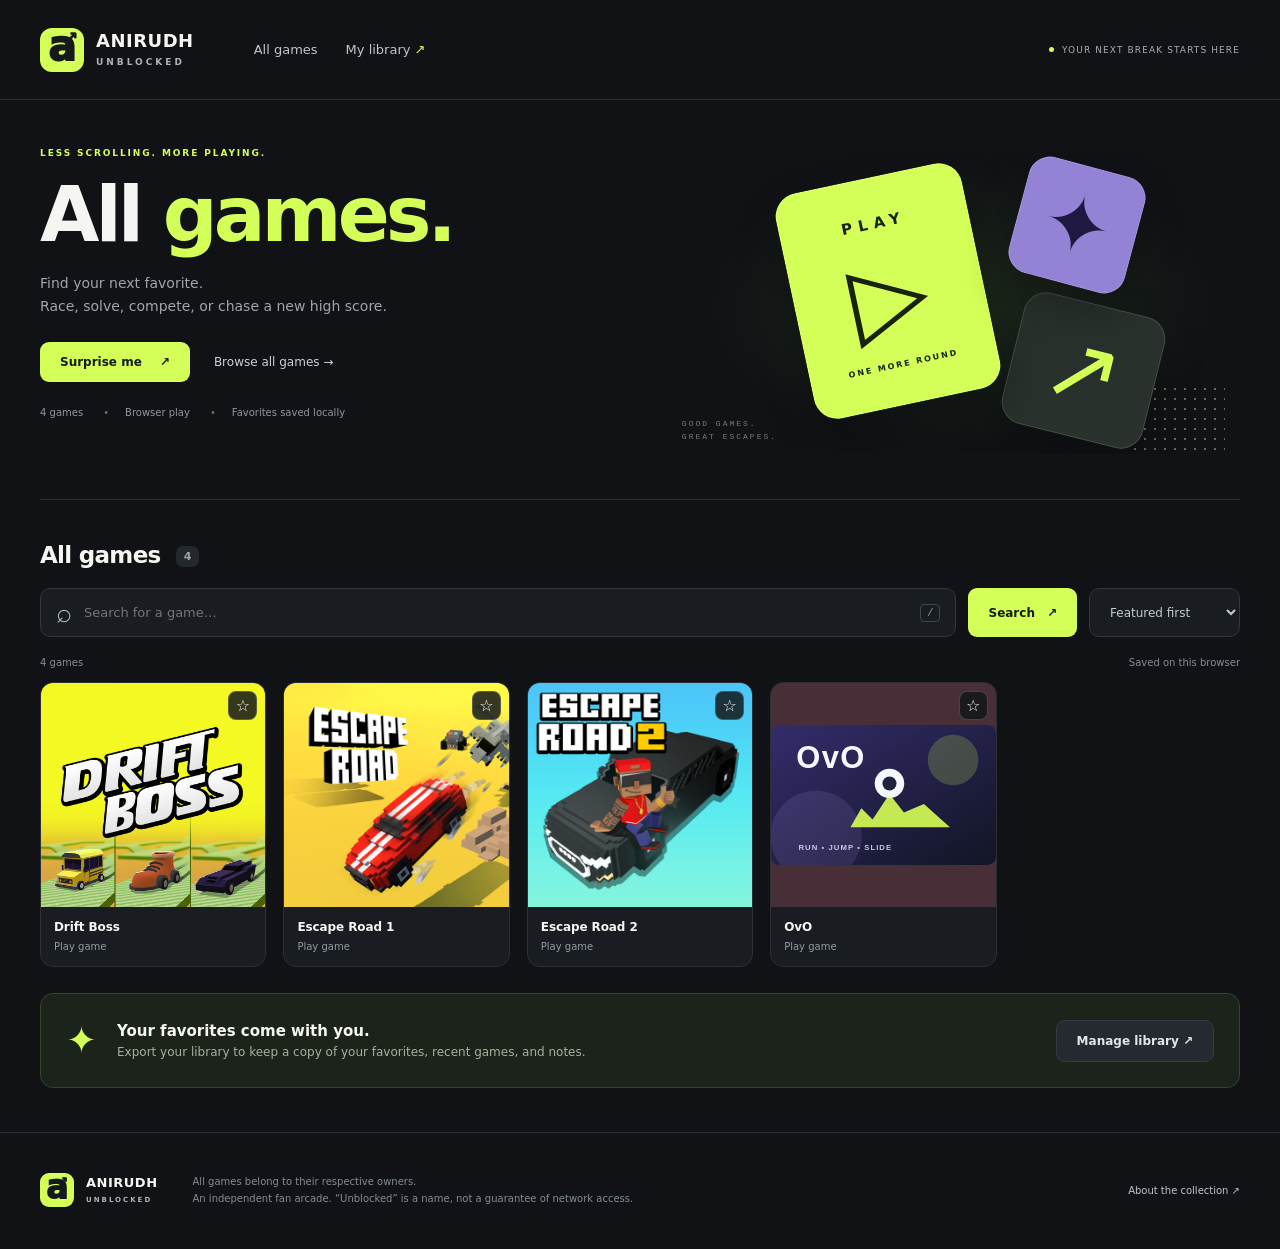
==== commit d48334ec: "Keep core games and add Ovo" ====
--- a/index.html
+++ b/index.html
@@ -1,5 +1,5 @@
 <!doctype html>
-<html lang="en"><head><meta charset="utf-8"><meta name="viewport" content="width=device-width,initial-scale=1"><title>Anirudh Unblocked — Your browser arcade</title><meta name="description" content="Anirudh's personal browser arcade. Explore 50+ browser games in Anirudh Unblocked, from racing and arcade games to puzzles and classics."><link rel="icon" href="icon.svg" type="image/svg+xml"><link rel="stylesheet" href="styles.css?v=20261020-arcade66"><script src="catalog.js?v=20261020-arcade66" defer></script><script src="app.js?v=20261020-arcade66" defer></script></head>
+<html lang="en"><head><meta charset="utf-8"><meta name="viewport" content="width=device-width,initial-scale=1"><title>Anirudh Unblocked — Your browser arcade</title><meta name="description" content="Anirudh's browser arcade with Drift Boss, Escape Road, Escape Road 2, and OvO."><link rel="icon" href="icon.svg" type="image/svg+xml"><link rel="stylesheet" href="styles.css?v=20261021-core4"><script src="catalog.js?v=20261021-core4" defer></script><script src="app.js?v=20261021-core4" defer></script></head>
 <body><header><a href="#" class="brand" aria-label="Anirudh Unblocked home"><span class="brand-icon">a<span>↗</span></span><span>ANIRUDH<span class="brand-sub">UNBLOCKED</span></span></a><nav aria-label="Main navigation"><a href="#browse">All games</a><button class="plain" id="library">My library <span>↗</span></button></nav><span class="header-tag"><i></i> YOUR NEXT BREAK STARTS HERE</span></header>
 <main><section class="hero"><div class="hero-copy"><div class="eyebrow">LESS SCROLLING. MORE PLAYING.</div><h1>All <span>games.</span></h1><p>Find your next favorite.<br>Race, solve, compete, or chase a new high score.</p><div class="hero-actions"><button class="primary" id="random">Surprise me <span>↗</span></button><a class="text-link" href="#browse">Browse all games →</a></div><div class="hero-meta"><span id="hero-count">Loading the collection</span><span>Browser play</span><span>Favorites saved locally</span></div></div><div class="hero-art" aria-hidden="true"><div class="orb"></div><div class="tile tile-a"><span>PLAY</span><b>▷</b><small>ONE MORE ROUND</small></div><div class="tile tile-b">✦</div><div class="tile tile-c">↗</div><span class="art-note">GOOD GAMES.<br>GREAT ESCAPES.</span><div class="dot-grid"></div></div></section>
 <section id="player" class="player" hidden aria-label="Game player"><div class="player-bar"><div><span class="eyebrow">NOW PLAYING</span><h2 id="playing-title"></h2></div><div class="player-actions"><button id="favorite-current" class="secondary">☆ Favorite</button><button id="fullscreen" class="secondary">Fullscreen ⛶</button><button id="close" class="icon-button" aria-label="Close game">✕</button></div></div><div id="screen"></div><div class="player-bottom"><p id="player-status" role="status">Loading player…</p></div><details class="player-info"><summary>Controls & saving</summary><p>Follow the game’s on-screen controls. Click inside the player for keyboard input. Fullscreen keeps the same session.</p><p>Each game manages its own progress through its host and your browser. This site saves your favorites and notes. Library exports contain those items and recent play history; they do not contain in-game progress.</p><label>Your notes for this game<textarea id="game-notes" maxlength="10000" placeholder="Best run, next goal…"></textarea></label><span id="note-status" role="status"></span></details></section>
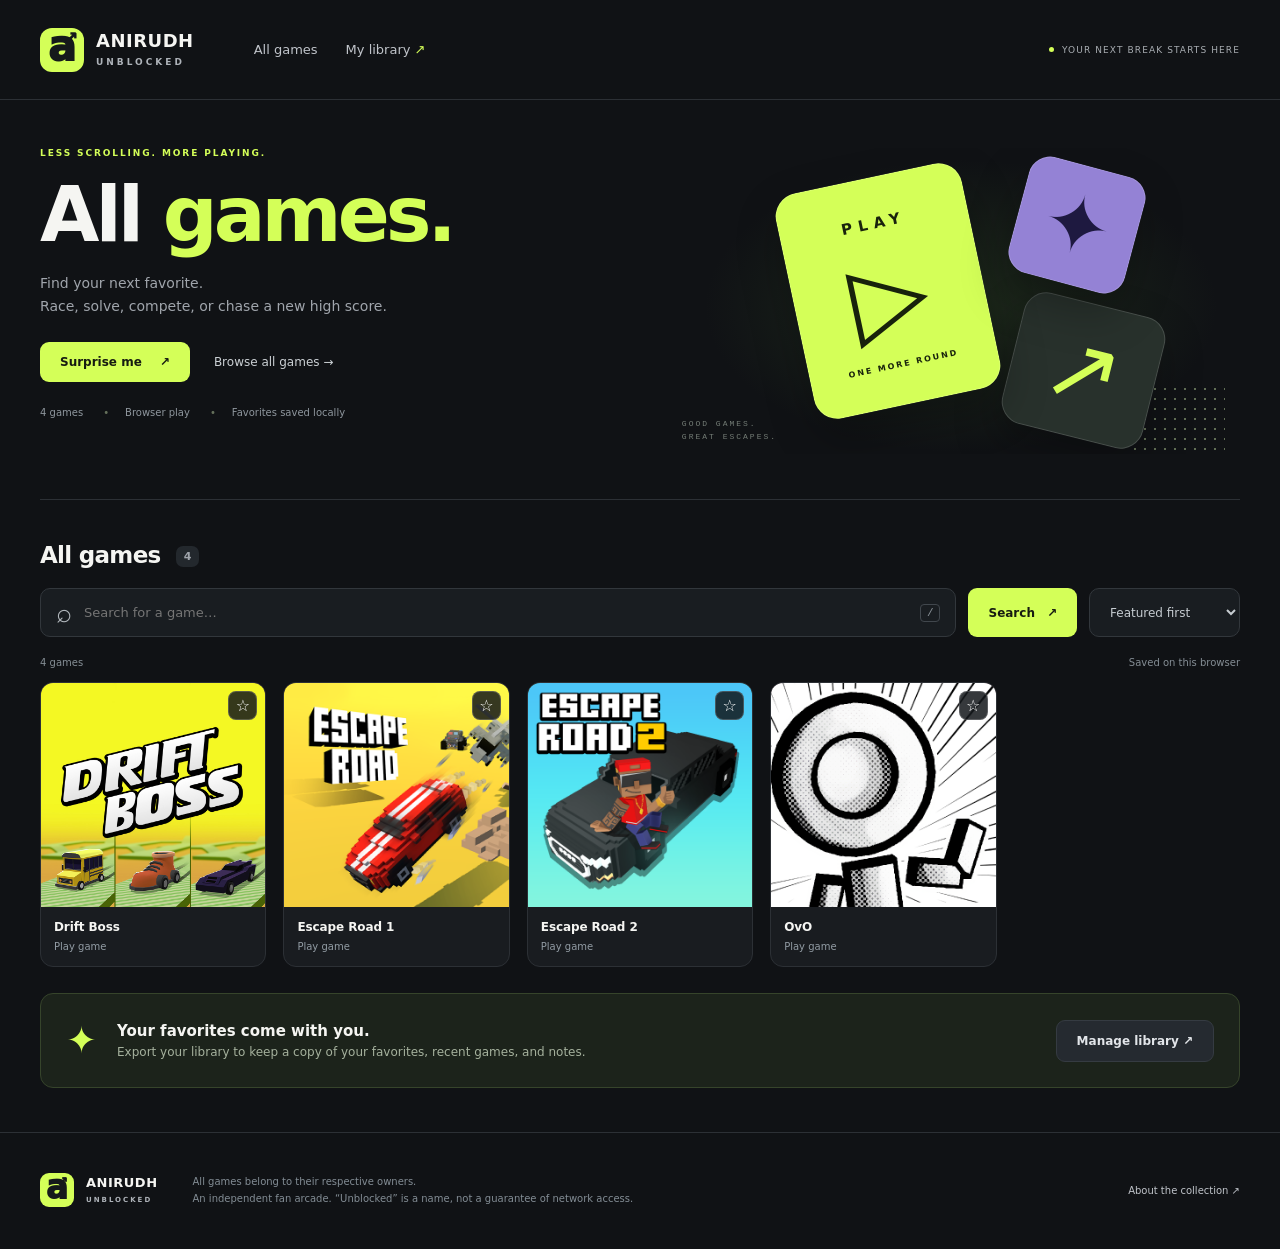
==== commit 857ee652: "Refresh cached catalog assets" ====
--- a/index.html
+++ b/index.html
@@ -1,5 +1,5 @@
 <!doctype html>
-<html lang="en"><head><meta charset="utf-8"><meta name="viewport" content="width=device-width,initial-scale=1"><title>Anirudh Unblocked — Your browser arcade</title><meta name="description" content="Anirudh's browser arcade with Drift Boss, Escape Road, Escape Road 2, and OvO."><link rel="icon" href="icon.svg" type="image/svg+xml"><link rel="stylesheet" href="styles.css?v=20261021-core4"><script src="catalog.js?v=20261021-core4" defer></script><script src="app.js?v=20261021-core4" defer></script></head>
+<html lang="en"><head><meta charset="utf-8"><meta name="viewport" content="width=device-width,initial-scale=1"><title>Anirudh Unblocked — Your browser arcade</title><meta name="description" content="Anirudh's browser arcade with Drift Boss, Escape Road, Escape Road 2, and OvO."><link rel="icon" href="icon.svg" type="image/svg+xml"><link rel="stylesheet" href="styles.css?v=20261021-core4-logo"><script src="catalog.js?v=20261021-core4-logo" defer></script><script src="app.js?v=20261021-core4-logo" defer></script></head>
 <body><header><a href="#" class="brand" aria-label="Anirudh Unblocked home"><span class="brand-icon">a<span>↗</span></span><span>ANIRUDH<span class="brand-sub">UNBLOCKED</span></span></a><nav aria-label="Main navigation"><a href="#browse">All games</a><button class="plain" id="library">My library <span>↗</span></button></nav><span class="header-tag"><i></i> YOUR NEXT BREAK STARTS HERE</span></header>
 <main><section class="hero"><div class="hero-copy"><div class="eyebrow">LESS SCROLLING. MORE PLAYING.</div><h1>All <span>games.</span></h1><p>Find your next favorite.<br>Race, solve, compete, or chase a new high score.</p><div class="hero-actions"><button class="primary" id="random">Surprise me <span>↗</span></button><a class="text-link" href="#browse">Browse all games →</a></div><div class="hero-meta"><span id="hero-count">Loading the collection</span><span>Browser play</span><span>Favorites saved locally</span></div></div><div class="hero-art" aria-hidden="true"><div class="orb"></div><div class="tile tile-a"><span>PLAY</span><b>▷</b><small>ONE MORE ROUND</small></div><div class="tile tile-b">✦</div><div class="tile tile-c">↗</div><span class="art-note">GOOD GAMES.<br>GREAT ESCAPES.</span><div class="dot-grid"></div></div></section>
 <section id="player" class="player" hidden aria-label="Game player"><div class="player-bar"><div><span class="eyebrow">NOW PLAYING</span><h2 id="playing-title"></h2></div><div class="player-actions"><button id="favorite-current" class="secondary">☆ Favorite</button><button id="fullscreen" class="secondary">Fullscreen ⛶</button><button id="close" class="icon-button" aria-label="Close game">✕</button></div></div><div id="screen"></div><div class="player-bottom"><p id="player-status" role="status">Loading player…</p></div><details class="player-info"><summary>Controls & saving</summary><p>Follow the game’s on-screen controls. Click inside the player for keyboard input. Fullscreen keeps the same session.</p><p>Each game manages its own progress through its host and your browser. This site saves your favorites and notes. Library exports contain those items and recent play history; they do not contain in-game progress.</p><label>Your notes for this game<textarea id="game-notes" maxlength="10000" placeholder="Best run, next goal…"></textarea></label><span id="note-status" role="status"></span></details></section>
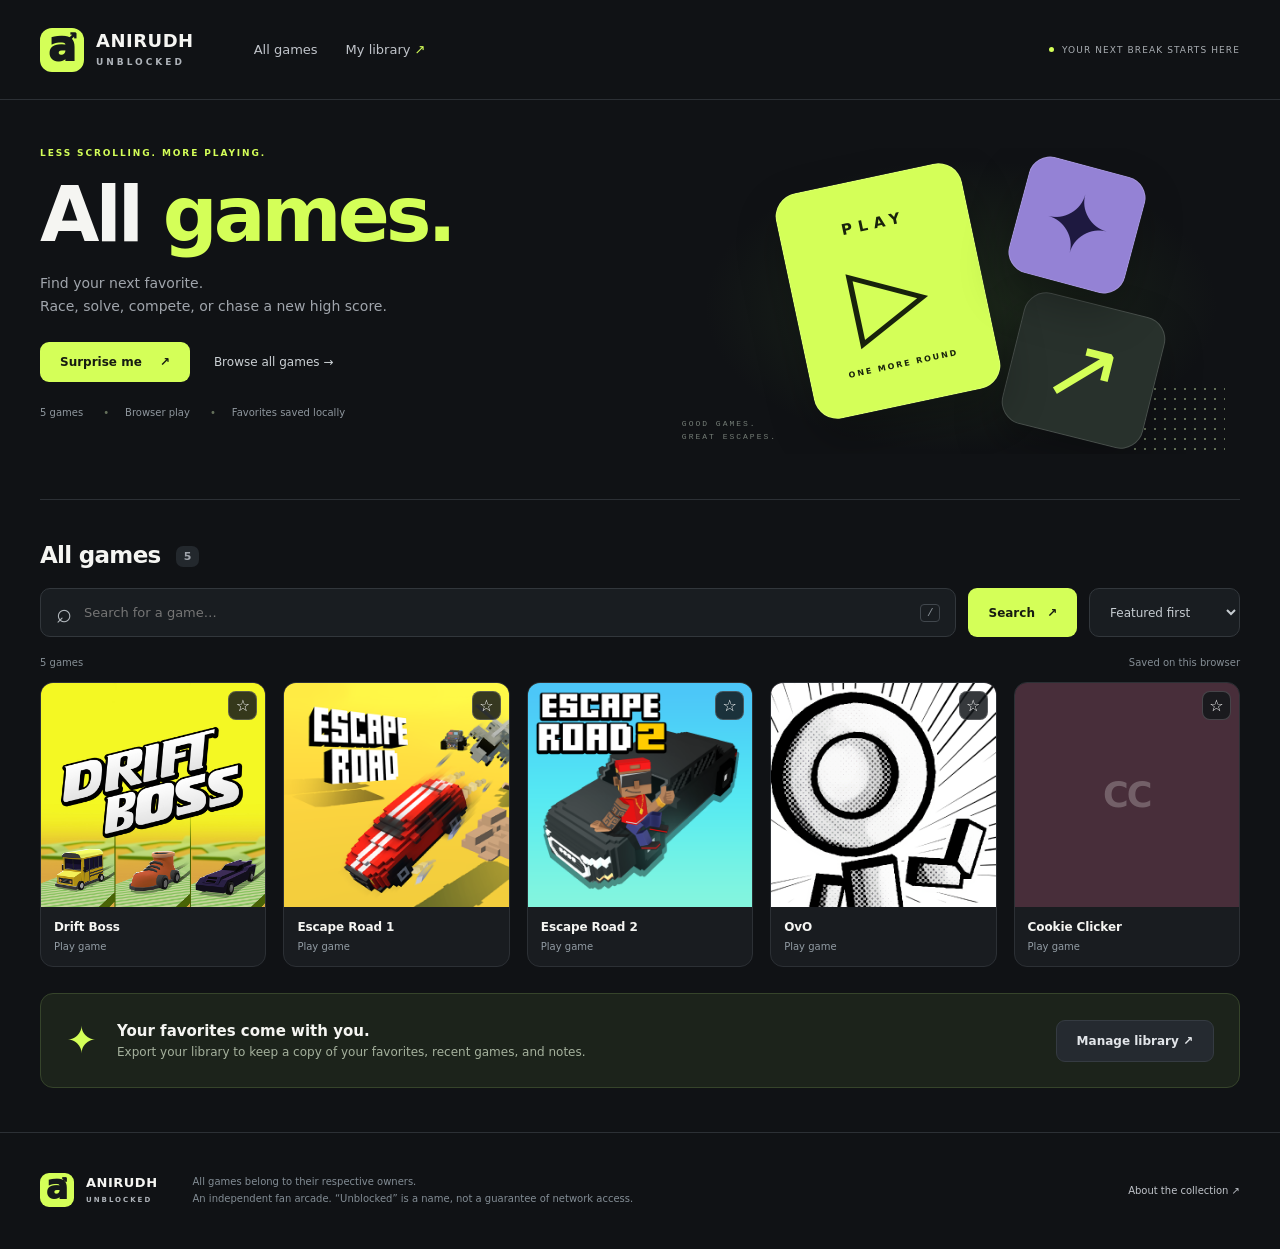
==== commit 2521fb58: "Add Cookie Clicker with official icon" ====
--- a/index.html
+++ b/index.html
@@ -1,5 +1,5 @@
 <!doctype html>
-<html lang="en"><head><meta charset="utf-8"><meta name="viewport" content="width=device-width,initial-scale=1"><title>Anirudh Unblocked — Your browser arcade</title><meta name="description" content="Anirudh's browser arcade with Drift Boss, Escape Road, Escape Road 2, and OvO."><link rel="icon" href="icon.svg" type="image/svg+xml"><link rel="stylesheet" href="styles.css?v=20261021-core4-logo"><script src="catalog.js?v=20261021-core4-logo" defer></script><script src="app.js?v=20261021-core4-logo" defer></script></head>
+<html lang="en"><head><meta charset="utf-8"><meta name="viewport" content="width=device-width,initial-scale=1"><title>Anirudh Unblocked — Your browser arcade</title><meta name="description" content="Anirudh's browser arcade with Drift Boss, Escape Road, Escape Road 2, OvO, and Cookie Clicker."><link rel="icon" href="icon.svg" type="image/svg+xml"><link rel="stylesheet" href="styles.css?v=20261021-core5"><script src="catalog.js?v=20261021-core5" defer></script><script src="app.js?v=20261021-core5" defer></script></head>
 <body><header><a href="#" class="brand" aria-label="Anirudh Unblocked home"><span class="brand-icon">a<span>↗</span></span><span>ANIRUDH<span class="brand-sub">UNBLOCKED</span></span></a><nav aria-label="Main navigation"><a href="#browse">All games</a><button class="plain" id="library">My library <span>↗</span></button></nav><span class="header-tag"><i></i> YOUR NEXT BREAK STARTS HERE</span></header>
 <main><section class="hero"><div class="hero-copy"><div class="eyebrow">LESS SCROLLING. MORE PLAYING.</div><h1>All <span>games.</span></h1><p>Find your next favorite.<br>Race, solve, compete, or chase a new high score.</p><div class="hero-actions"><button class="primary" id="random">Surprise me <span>↗</span></button><a class="text-link" href="#browse">Browse all games →</a></div><div class="hero-meta"><span id="hero-count">Loading the collection</span><span>Browser play</span><span>Favorites saved locally</span></div></div><div class="hero-art" aria-hidden="true"><div class="orb"></div><div class="tile tile-a"><span>PLAY</span><b>▷</b><small>ONE MORE ROUND</small></div><div class="tile tile-b">✦</div><div class="tile tile-c">↗</div><span class="art-note">GOOD GAMES.<br>GREAT ESCAPES.</span><div class="dot-grid"></div></div></section>
 <section id="player" class="player" hidden aria-label="Game player"><div class="player-bar"><div><span class="eyebrow">NOW PLAYING</span><h2 id="playing-title"></h2></div><div class="player-actions"><button id="favorite-current" class="secondary">☆ Favorite</button><button id="fullscreen" class="secondary">Fullscreen ⛶</button><button id="close" class="icon-button" aria-label="Close game">✕</button></div></div><div id="screen"></div><div class="player-bottom"><p id="player-status" role="status">Loading player…</p></div><details class="player-info"><summary>Controls & saving</summary><p>Follow the game’s on-screen controls. Click inside the player for keyboard input. Fullscreen keeps the same session.</p><p>Each game manages its own progress through its host and your browser. This site saves your favorites and notes. Library exports contain those items and recent play history; they do not contain in-game progress.</p><label>Your notes for this game<textarea id="game-notes" maxlength="10000" placeholder="Best run, next goal…"></textarea></label><span id="note-status" role="status"></span></details></section>
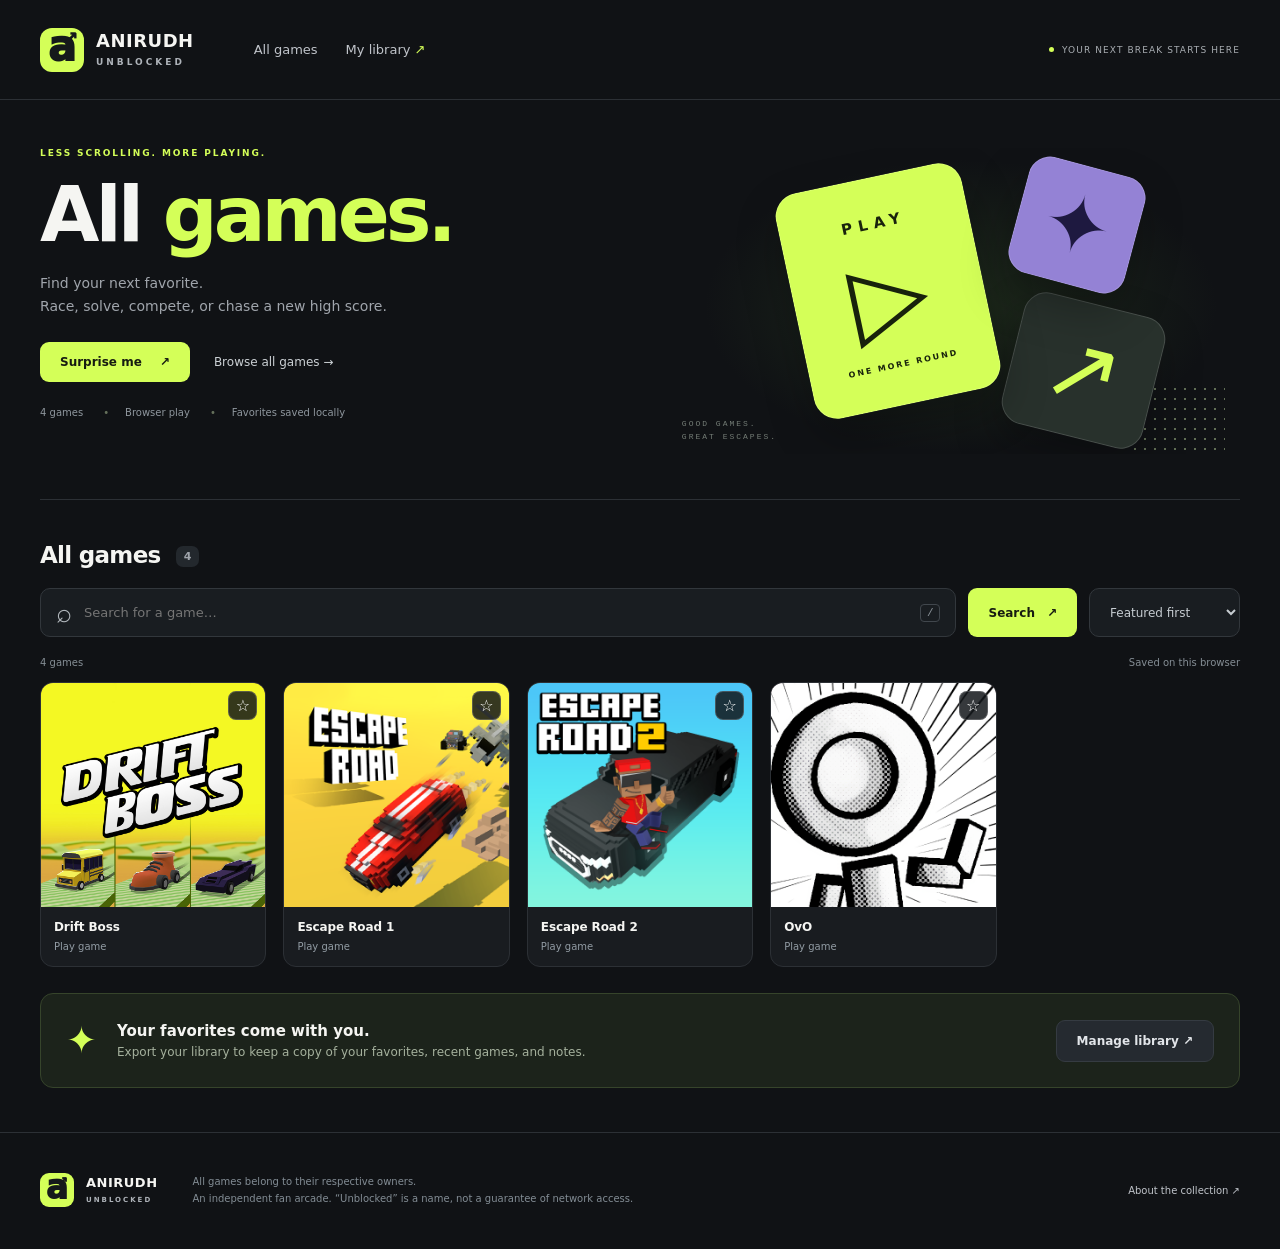
==== commit f4543e3b: "Remove unsupported Cookie Clicker mirror" ====
--- a/index.html
+++ b/index.html
@@ -1,5 +1,5 @@
 <!doctype html>
-<html lang="en"><head><meta charset="utf-8"><meta name="viewport" content="width=device-width,initial-scale=1"><title>Anirudh Unblocked — Your browser arcade</title><meta name="description" content="Anirudh's browser arcade with Drift Boss, Escape Road, Escape Road 2, OvO, and Cookie Clicker."><link rel="icon" href="icon.svg" type="image/svg+xml"><link rel="stylesheet" href="styles.css?v=20261021-core5"><script src="catalog.js?v=20261021-core5" defer></script><script src="app.js?v=20261021-core5" defer></script></head>
+<html lang="en"><head><meta charset="utf-8"><meta name="viewport" content="width=device-width,initial-scale=1"><title>Anirudh Unblocked — Your browser arcade</title><meta name="description" content="Anirudh's browser arcade with Drift Boss, Escape Road, Escape Road 2, and OvO."><link rel="icon" href="icon.svg" type="image/svg+xml"><link rel="stylesheet" href="styles.css?v=20261021-core7"><script src="catalog.js?v=20261021-core7" defer></script><script src="app.js?v=20261021-core7" defer></script></head>
 <body><header><a href="#" class="brand" aria-label="Anirudh Unblocked home"><span class="brand-icon">a<span>↗</span></span><span>ANIRUDH<span class="brand-sub">UNBLOCKED</span></span></a><nav aria-label="Main navigation"><a href="#browse">All games</a><button class="plain" id="library">My library <span>↗</span></button></nav><span class="header-tag"><i></i> YOUR NEXT BREAK STARTS HERE</span></header>
 <main><section class="hero"><div class="hero-copy"><div class="eyebrow">LESS SCROLLING. MORE PLAYING.</div><h1>All <span>games.</span></h1><p>Find your next favorite.<br>Race, solve, compete, or chase a new high score.</p><div class="hero-actions"><button class="primary" id="random">Surprise me <span>↗</span></button><a class="text-link" href="#browse">Browse all games →</a></div><div class="hero-meta"><span id="hero-count">Loading the collection</span><span>Browser play</span><span>Favorites saved locally</span></div></div><div class="hero-art" aria-hidden="true"><div class="orb"></div><div class="tile tile-a"><span>PLAY</span><b>▷</b><small>ONE MORE ROUND</small></div><div class="tile tile-b">✦</div><div class="tile tile-c">↗</div><span class="art-note">GOOD GAMES.<br>GREAT ESCAPES.</span><div class="dot-grid"></div></div></section>
 <section id="player" class="player" hidden aria-label="Game player"><div class="player-bar"><div><span class="eyebrow">NOW PLAYING</span><h2 id="playing-title"></h2></div><div class="player-actions"><button id="favorite-current" class="secondary">☆ Favorite</button><button id="fullscreen" class="secondary">Fullscreen ⛶</button><button id="close" class="icon-button" aria-label="Close game">✕</button></div></div><div id="screen"></div><div class="player-bottom"><p id="player-status" role="status">Loading player…</p></div><details class="player-info"><summary>Controls & saving</summary><p>Follow the game’s on-screen controls. Click inside the player for keyboard input. Fullscreen keeps the same session.</p><p>Each game manages its own progress through its host and your browser. This site saves your favorites and notes. Library exports contain those items and recent play history; they do not contain in-game progress.</p><label>Your notes for this game<textarea id="game-notes" maxlength="10000" placeholder="Best run, next goal…"></textarea></label><span id="note-status" role="status"></span></details></section>
